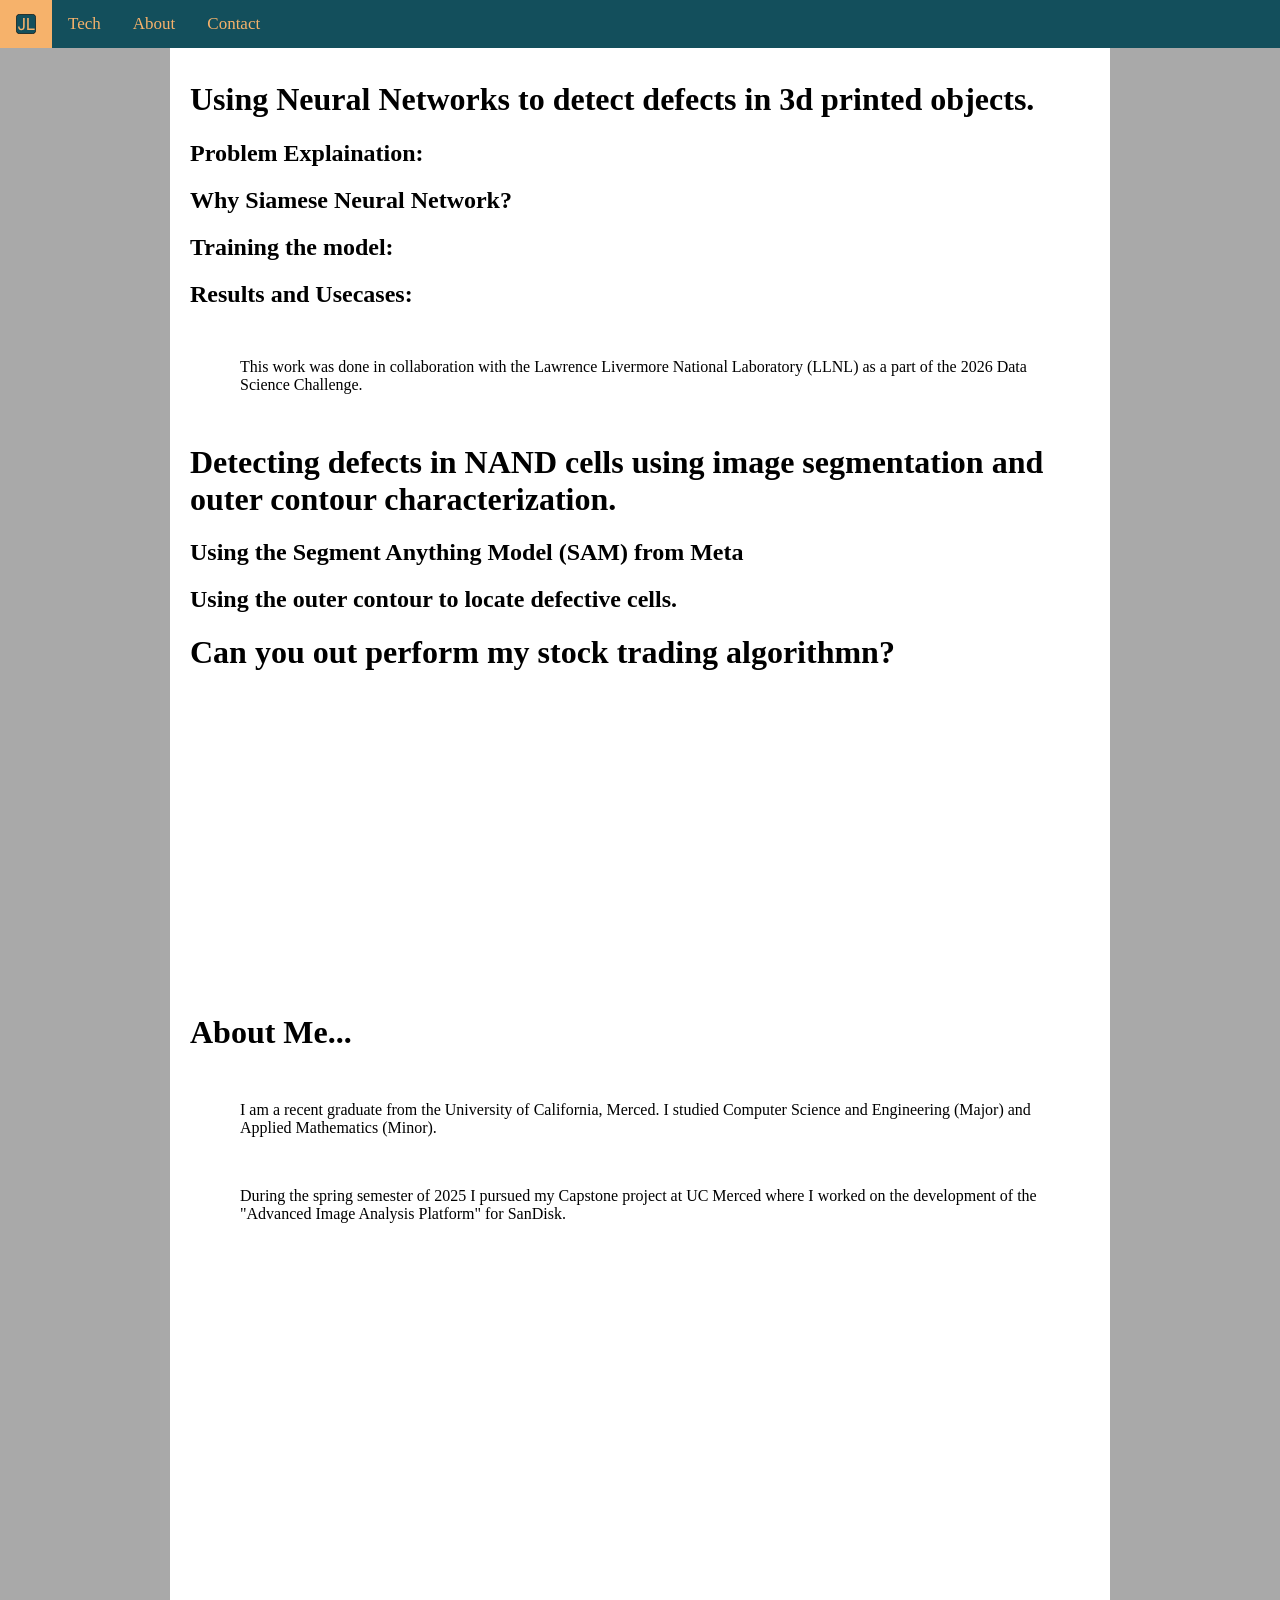
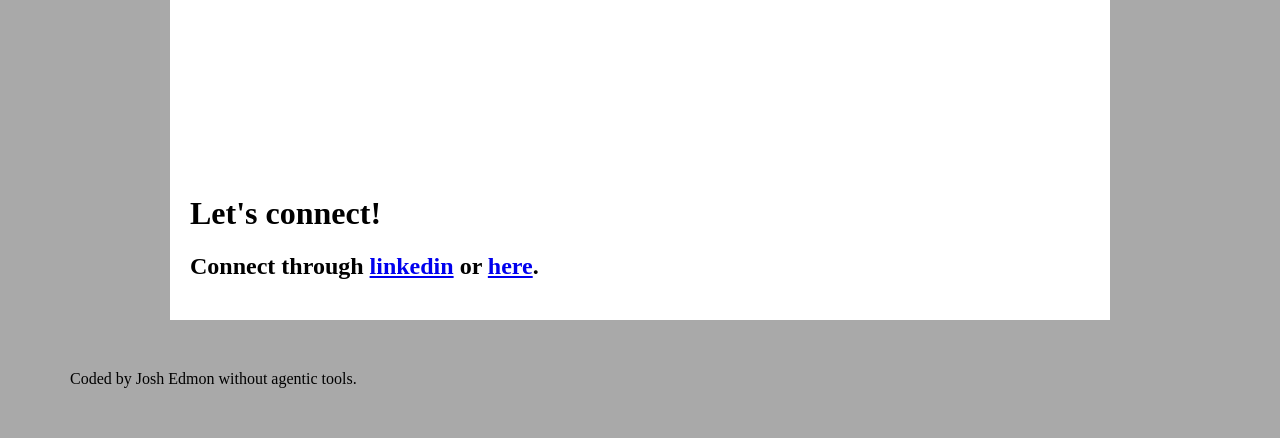
==== website.html @ 22d3aa27 "added layout and scrolling and connect area" ====
<!DOCTYPE html>
<html lang = "en">
<link rel="stylesheet" href="styles.css">
<head>
    <title>JemLabs</title>
    <link rel="icon" type="image/svg+xml" href="logo.svg">
    <meta charset="UTF-8">
</head>
<body>
<div class = "topnav">
    <a href="#" class = "active">
        <img src = "logo.svg" alt="JemLabs Logo" class = "nav-logo">
    </a>
    <a href="#Demos">Tech</a>
    <a href="#about">About</a>
    <a href="#contact">Contact</a>
</div>
<div class = "main-content">
<div style = "height: 20px;"></div>
<div id = "Demos">
    <div>
        <h1>Using Neural Networks to detect defects in 3d printed objects.</h1>
        <h2>Problem Explaination:</h2>
        <h2>Why Siamese Neural Network?</h2>
        <h2>Training the model:</h2>
        <h2>Results and Usecases:</h2>

        <p>This work was done in collaboration with the Lawrence Livermore National Laboratory (LLNL) as a part of the 2026 Data Science Challenge.</p>
    </div>
    <Div>
        <h1>Detecting defects in NAND cells using image segmentation and outer contour characterization.</h1>
        <h2>Using the Segment Anything Model (SAM) from Meta</h2>
        <h2>Using the outer contour to locate defective cells.</h2>
    </Div>
    <Div>
        <h1>Can you out perform my stock trading algorithmn?</h1>
    </Div>
</div>
<div style="height: 300px;"></div>
<div id = "about">
    <h1>About Me...</h1>
    <p>I am a recent graduate from the University of California, Merced. I studied Computer Science and Engineering (Major) and Applied Mathematics (Minor).</p>
    <p>During the spring semester of 2025 I pursued my Capstone project at UC Merced where I worked on the development of the "Advanced Image Analysis Platform" for SanDisk.</p>
    
</div>
<div style="height: 500px;"></div>
<div id = "contact">
    <h1>Let's connect!</h1>
    <h2>Connect through <a href = "https://www.linkedin.com/in/josh-edmon">linkedin</a> or <a href = "https://docs.google.com/forms/d/e/1FAIpQLSd37ddiwlaDZF8duscv0f2A3vQG0ypoQrO6vZNLN6e3gb-JqA/viewform?usp=dialog">here</a>.</h2>
    
</div>

</div>

<div class = "footer">
    <p>Coded by Josh Edmon without agentic tools.</p>
</div>
</body>
---- styles.css ----
html {
  scroll-behavior: smooth;
}

footer {
    background-color: #7e1111;
    text-align: center;
}

p {
  /*border: 2px solid rgb(243, 179, 60); */
  margin: 50px;
}

.topnav {
  background-color: #134f5c;
  overflow: hidden;
  position: fixed;
  top: 0;
  left: 0;
  width: 100%;
}

body {
    padding-left: 20px;
    padding-right: 20px;
    background-color: darkgray;
    margin: 0;
}

.main-content {
    background-color: white;
    max-width: 900px;
    margin: 0 auto; 
    min-height: 100vh;
    padding: 20px;
    margin-top: 20px;
}

.topnav a {
  float: left;
  color: #f6b26b;
  text-align: center;
  padding: 14px 16px;
  text-decoration: none;
  font-size: 17px;
}

/* Change the color of links on hover */
.topnav a:hover {
  background-color: #ddd;
  color: black;
}

/* Add a color to the active/current link */
.topnav a.active {
  background-color: #f6b26b;
  color: #134f5c;
}

.nav-logo {
  height: 20px;
  width: auto;
  display: block;
}
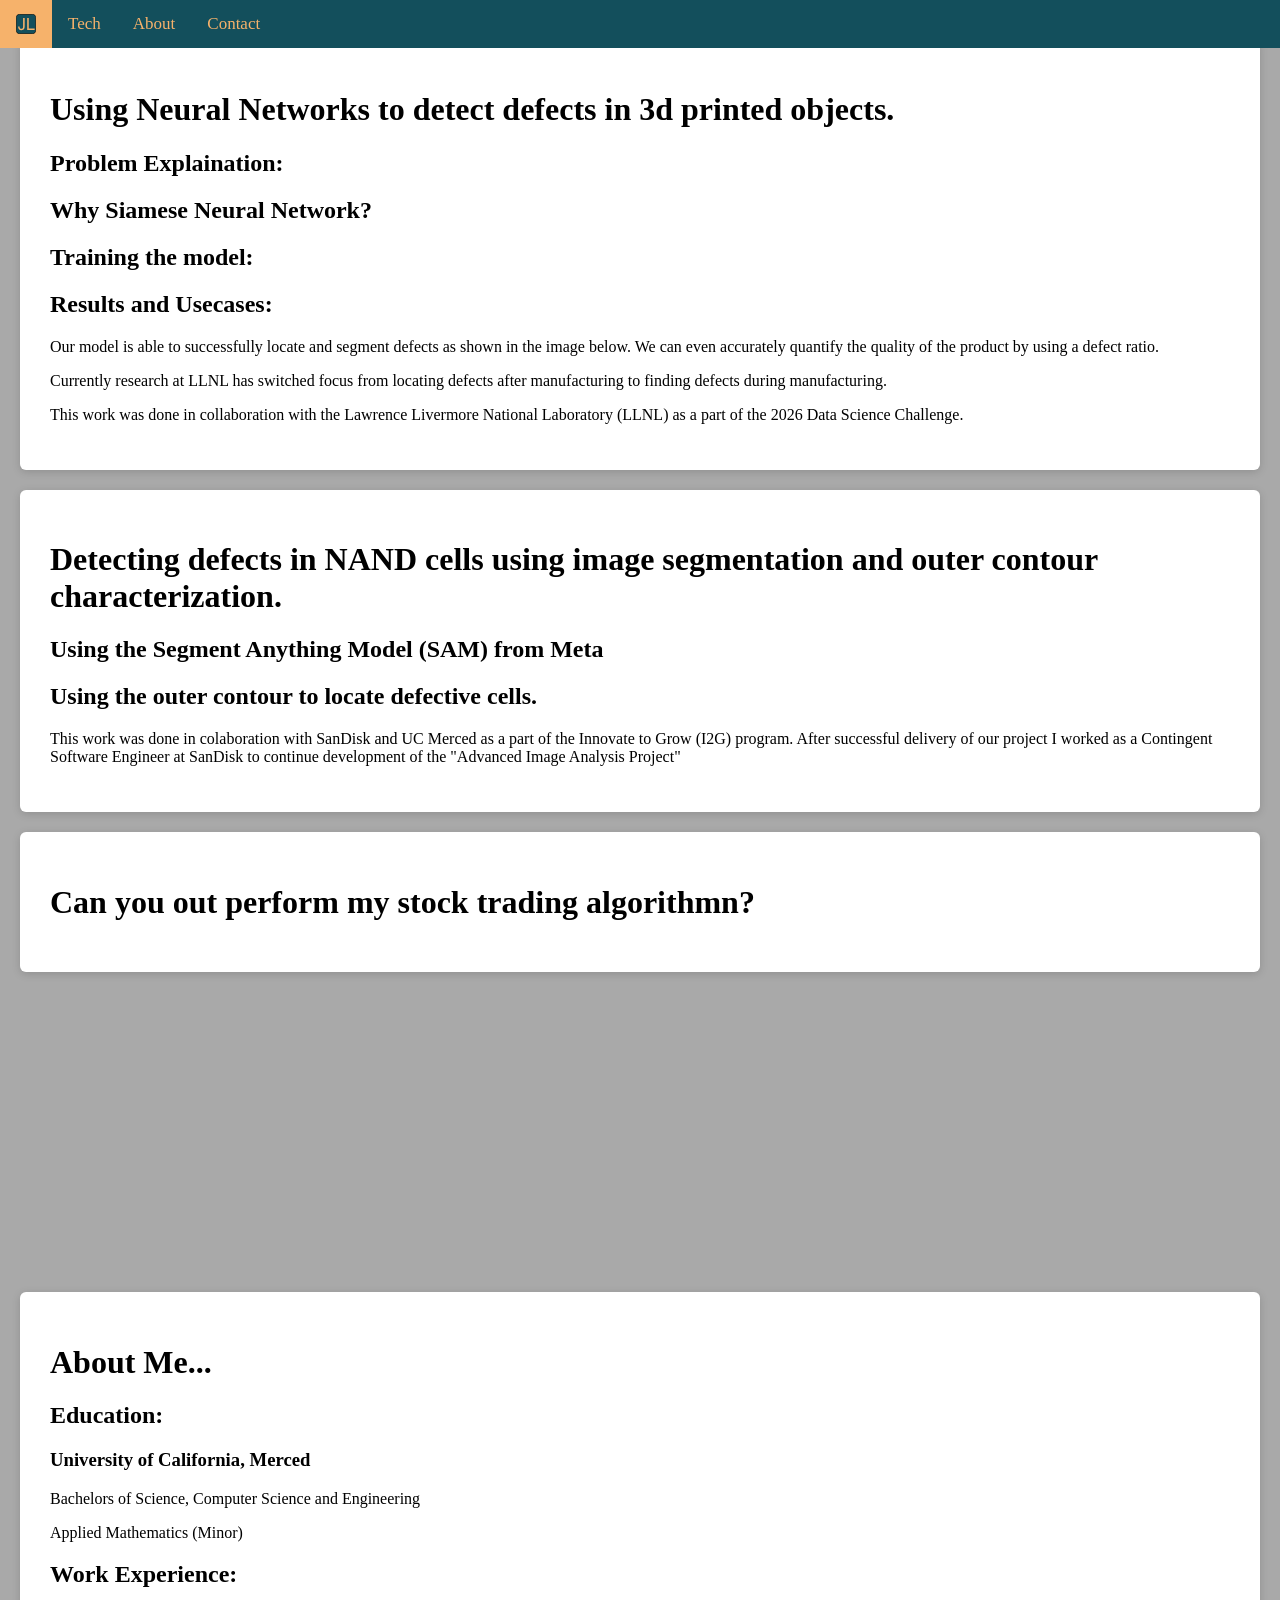
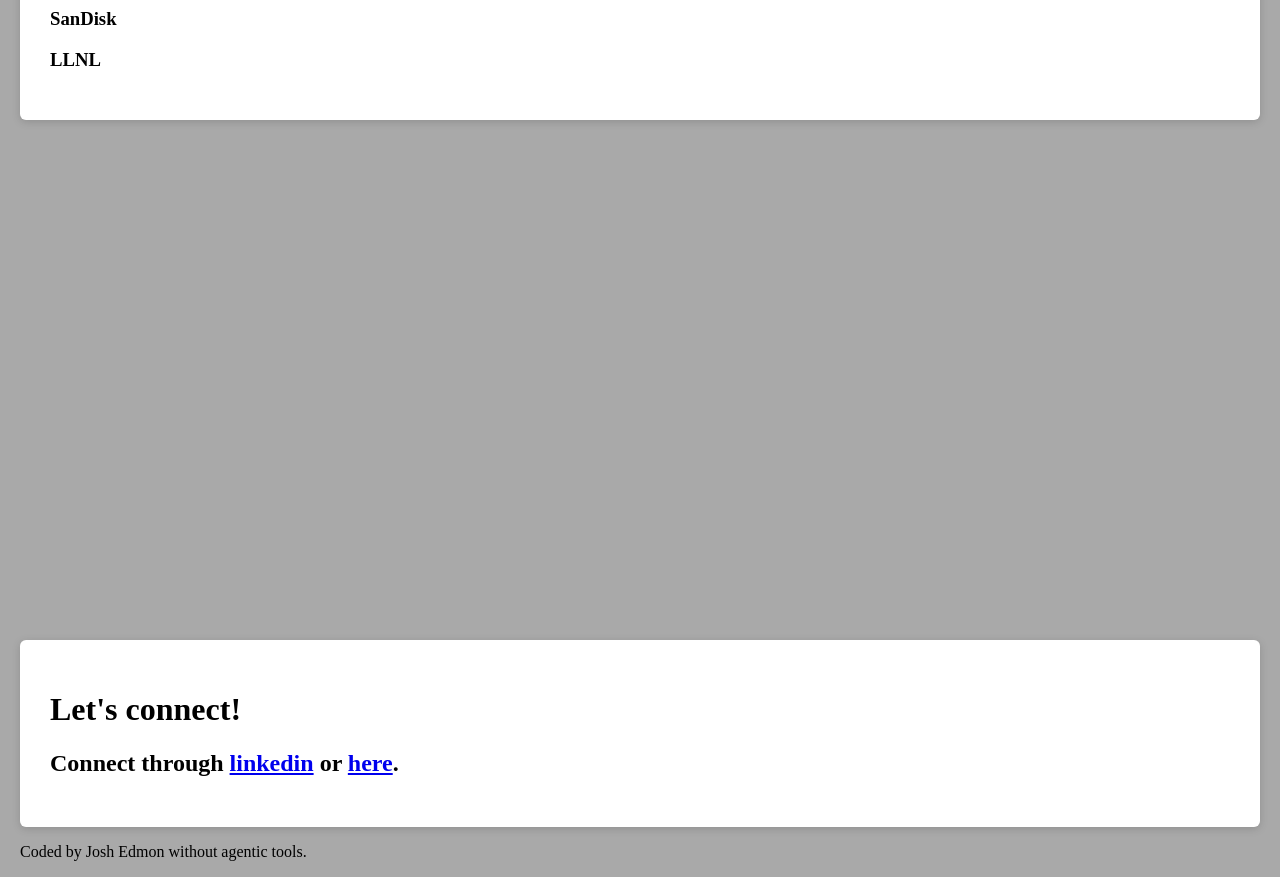
==== commit 2deeaac2: "added card css and more text" ====
--- a/website.html
+++ b/website.html
@@ -15,42 +15,50 @@
     <a href="#about">About</a>
     <a href="#contact">Contact</a>
 </div>
-<div class = "main-content">
+
 <div style = "height: 20px;"></div>
 <div id = "Demos">
-    <div>
+    <div class = "card">
         <h1>Using Neural Networks to detect defects in 3d printed objects.</h1>
         <h2>Problem Explaination:</h2>
         <h2>Why Siamese Neural Network?</h2>
         <h2>Training the model:</h2>
         <h2>Results and Usecases:</h2>
+        <p>Our model is able to successfully locate and segment defects as shown in the image below. We can even accurately quantify the quality of the product by using a defect ratio.</p>
+        <p>Currently research at LLNL has switched focus from locating defects after manufacturing to finding defects during manufacturing.</p>
 
         <p>This work was done in collaboration with the Lawrence Livermore National Laboratory (LLNL) as a part of the 2026 Data Science Challenge.</p>
     </div>
-    <Div>
+    <Div class = "card">
         <h1>Detecting defects in NAND cells using image segmentation and outer contour characterization.</h1>
         <h2>Using the Segment Anything Model (SAM) from Meta</h2>
         <h2>Using the outer contour to locate defective cells.</h2>
+        <p>This work was done in colaboration with SanDisk and UC Merced as a part of the Innovate to Grow (I2G) program. After successful delivery of our project I worked as a Contingent Software Engineer at SanDisk to continue development of the "Advanced Image Analysis Project"</p>
     </Div>
-    <Div>
+    <Div class = "card">
         <h1>Can you out perform my stock trading algorithmn?</h1>
     </Div>
 </div>
 <div style="height: 300px;"></div>
-<div id = "about">
+<div id = "about" class = "card">
     <h1>About Me...</h1>
-    <p>I am a recent graduate from the University of California, Merced. I studied Computer Science and Engineering (Major) and Applied Mathematics (Minor).</p>
-    <p>During the spring semester of 2025 I pursued my Capstone project at UC Merced where I worked on the development of the "Advanced Image Analysis Platform" for SanDisk.</p>
+    <h2>Education:</h2>
+    <h3>University of California, Merced</h3>
+    <p>Bachelors of Science, Computer Science and Engineering</p>
+    <p>Applied Mathematics (Minor)</p>
+    <h2>Work Experience:</h2>
+    <h3>SanDisk</h3>
+    <h3>LLNL</h3>
     
 </div>
 <div style="height: 500px;"></div>
-<div id = "contact">
+<div id = "contact" class = "card">
     <h1>Let's connect!</h1>
     <h2>Connect through <a href = "https://www.linkedin.com/in/josh-edmon">linkedin</a> or <a href = "https://docs.google.com/forms/d/e/1FAIpQLSd37ddiwlaDZF8duscv0f2A3vQG0ypoQrO6vZNLN6e3gb-JqA/viewform?usp=dialog">here</a>.</h2>
     
 </div>
 
-</div>
+
 
 <div class = "footer">
     <p>Coded by Josh Edmon without agentic tools.</p>
--- a/styles.css
+++ b/styles.css
@@ -5,11 +5,6 @@
 footer {
     background-color: #7e1111;
     text-align: center;
-}
-
-p {
-  /*border: 2px solid rgb(243, 179, 60); */
-  margin: 50px;
 }
 
 .topnav {
@@ -27,7 +22,7 @@
     background-color: darkgray;
     margin: 0;
 }
-
+/*
 .main-content {
     background-color: white;
     max-width: 900px;
@@ -36,7 +31,7 @@
     padding: 20px;
     margin-top: 20px;
 }
-
+*/
 .topnav a {
   float: left;
   color: #f6b26b;
@@ -64,3 +59,15 @@
   display: block;
 }
 
+h1, h2 {
+    scroll-margin-top: 60px;
+}
+
+.card {
+    background-color: white;
+    padding: 30px;
+    margin-top: 20px;
+    border-radius: 6px;          /* Optional: soft corners */
+    box-shadow: 0 2px 8px rgba(0, 0, 0, 0.15);
+    scroll-margin-top: 60px;
+}
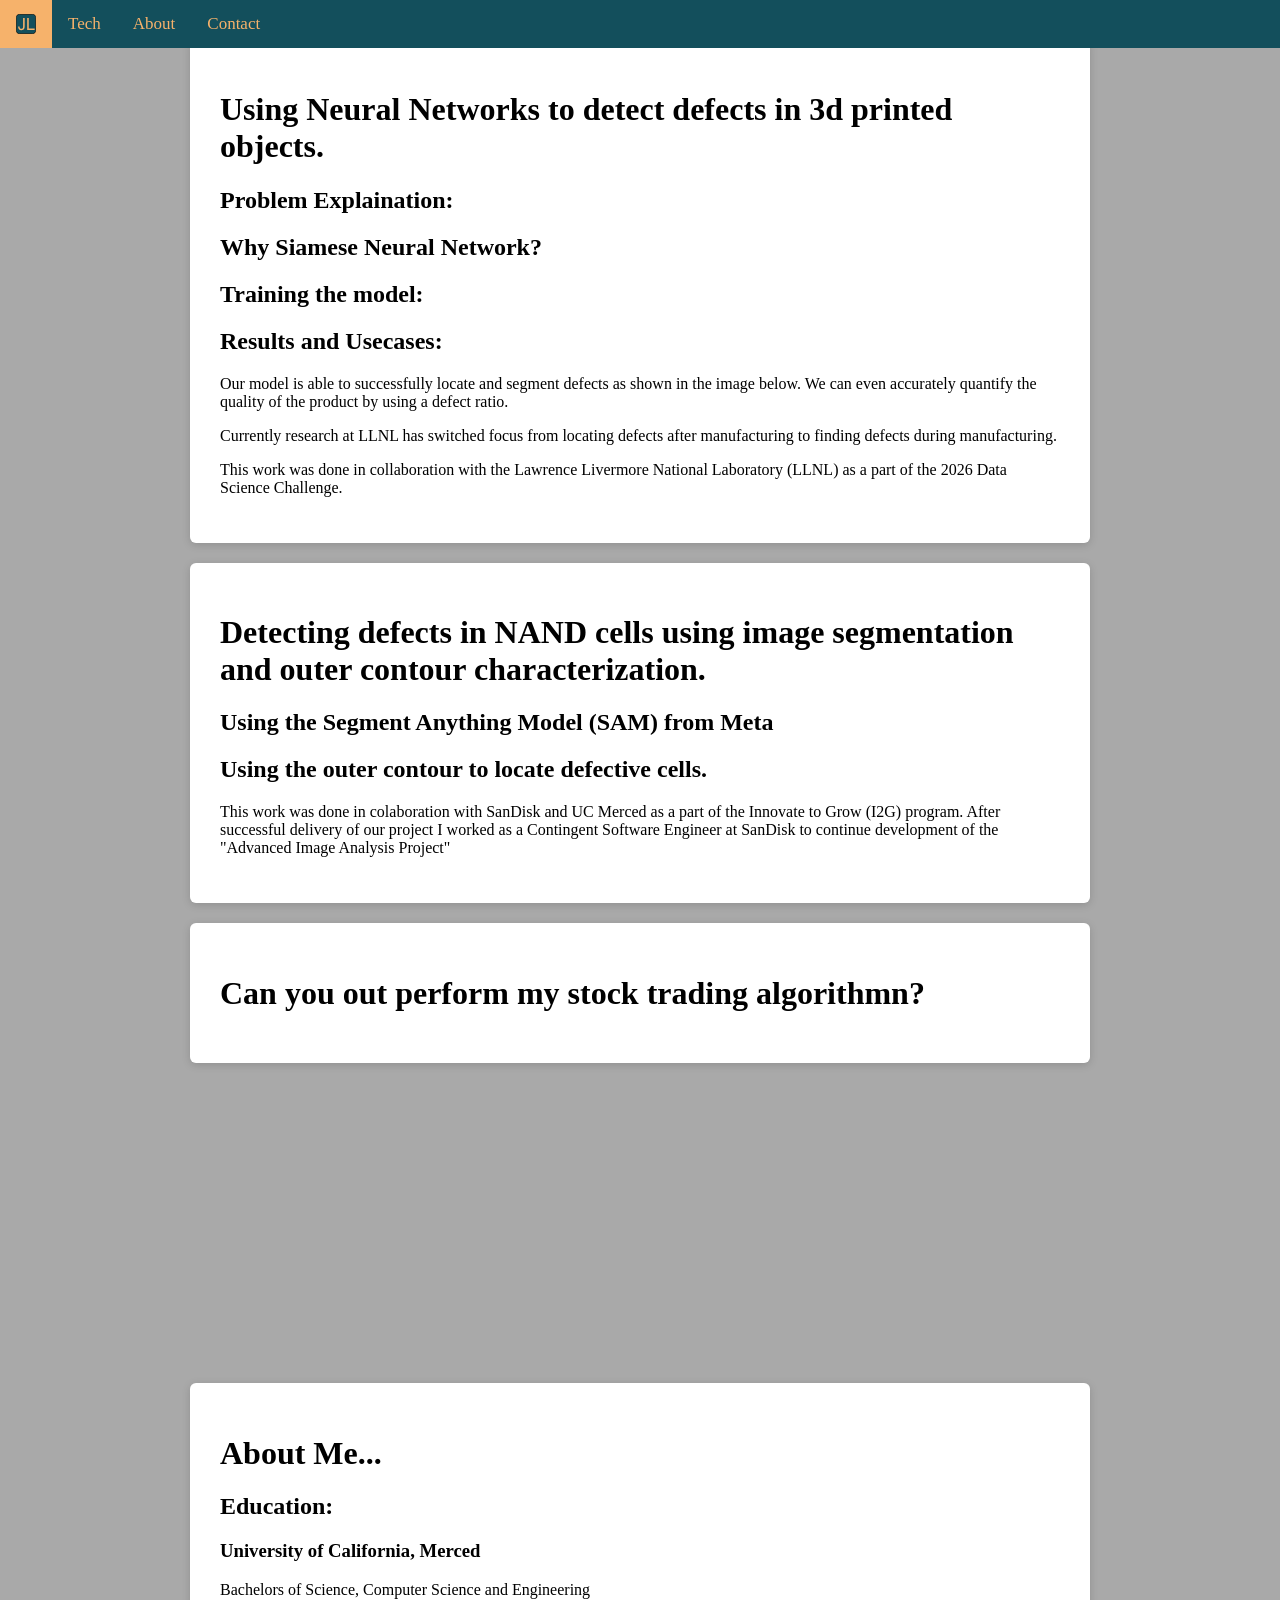
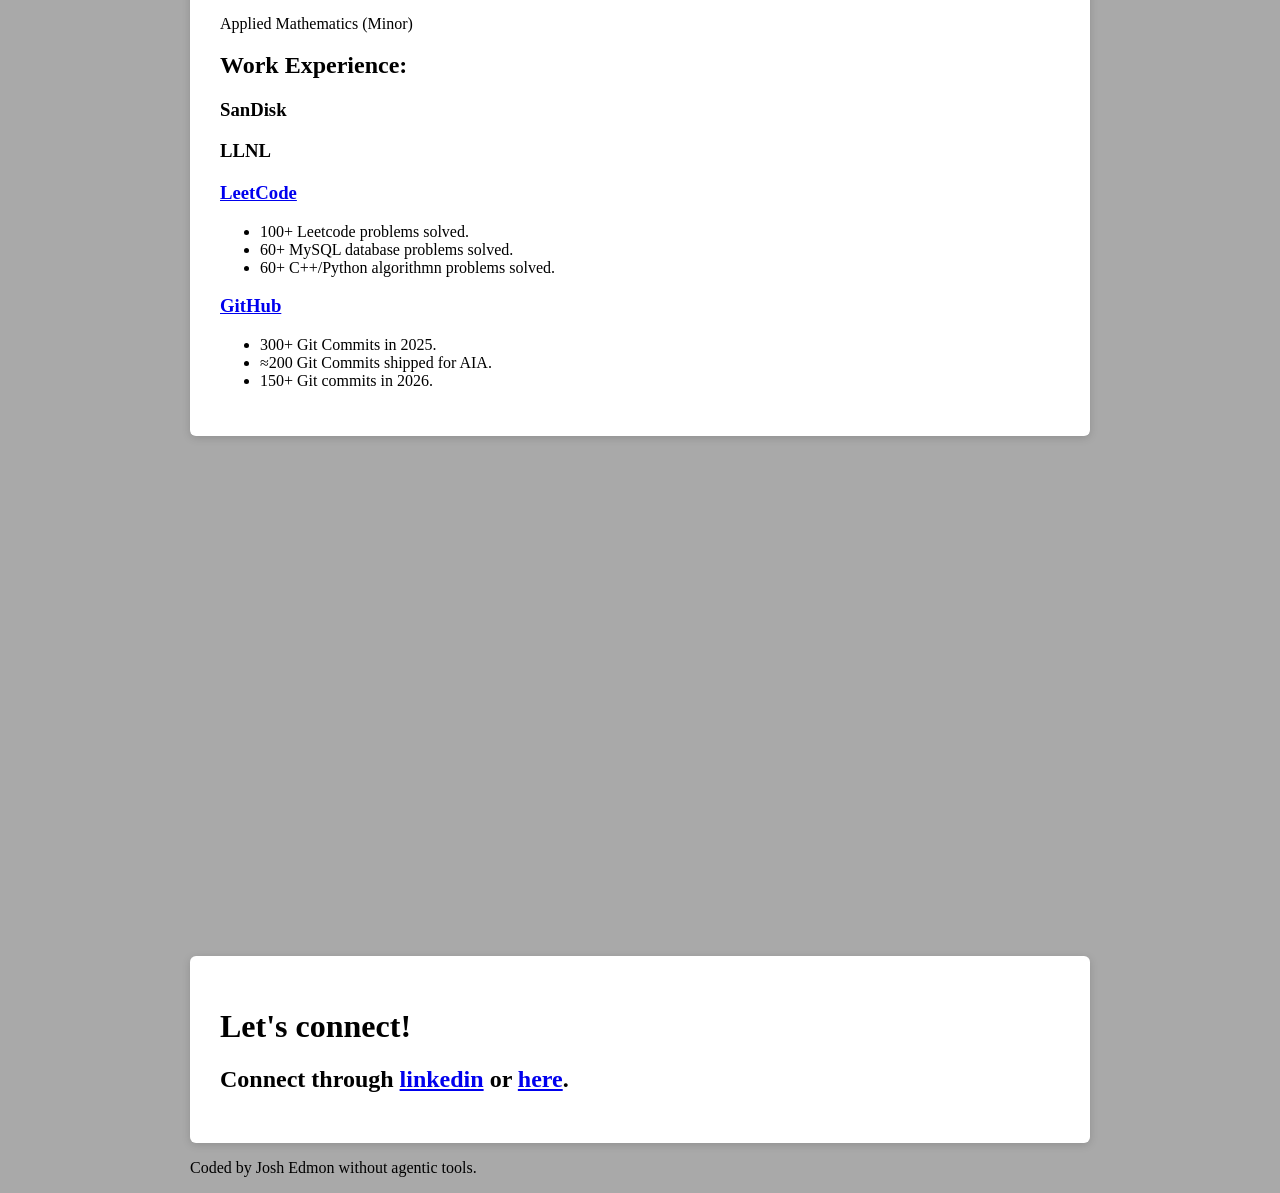
==== commit a2a401e7: "fixed alignment issue" ====
--- a/website.html
+++ b/website.html
@@ -6,7 +6,7 @@
     <link rel="icon" type="image/svg+xml" href="logo.svg">
     <meta charset="UTF-8">
 </head>
-<body>
+<body class = "main-content">
 <div class = "topnav">
     <a href="#" class = "active">
         <img src = "logo.svg" alt="JemLabs Logo" class = "nav-logo">
@@ -49,6 +49,19 @@
     <h2>Work Experience:</h2>
     <h3>SanDisk</h3>
     <h3>LLNL</h3>
+    <h2></h2>
+    <h3><a href = "https://leetcode.com/u/JEDDMON/">LeetCode</a></h3>
+    <ul>
+        <li>100+ Leetcode problems solved.</li>
+        <li>60+ MySQL database problems solved.</li>
+        <li>60+ C++/Python algorithmn problems solved.</li>
+    </ul>
+    <h3><a href = "https://github.com/JEDDMON">GitHub</a></h3>
+    <ul>
+        <li>300+ Git Commits in 2025.</li>
+        <li>≈200 Git Commits shipped for AIA.</li>
+        <li>150+ Git commits in 2026.</li>
+    </ul>
     
 </div>
 <div style="height: 500px;"></div>
--- a/styles.css
+++ b/styles.css
@@ -22,16 +22,13 @@
     background-color: darkgray;
     margin: 0;
 }
-/*
+
 .main-content {
-    background-color: white;
     max-width: 900px;
     margin: 0 auto; 
     min-height: 100vh;
-    padding: 20px;
-    margin-top: 20px;
 }
-*/
+
 .topnav a {
   float: left;
   color: #f6b26b;
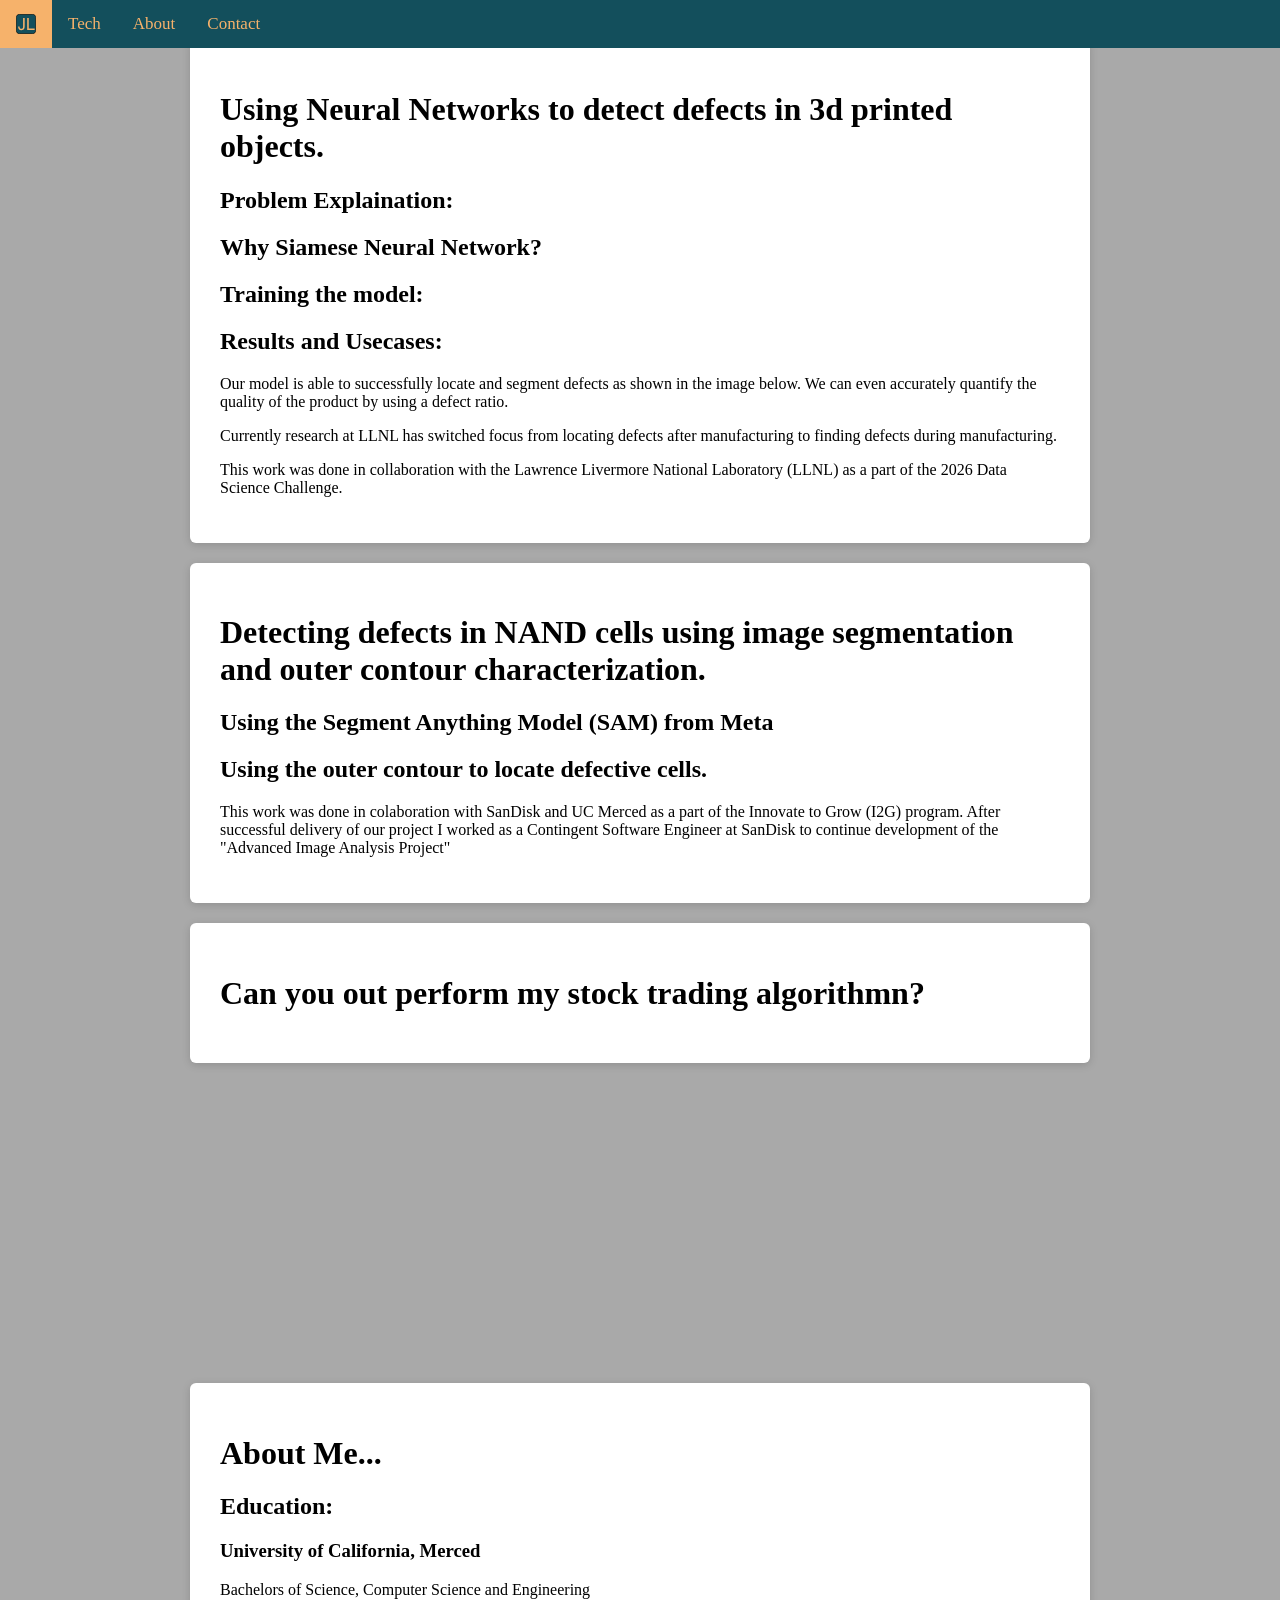
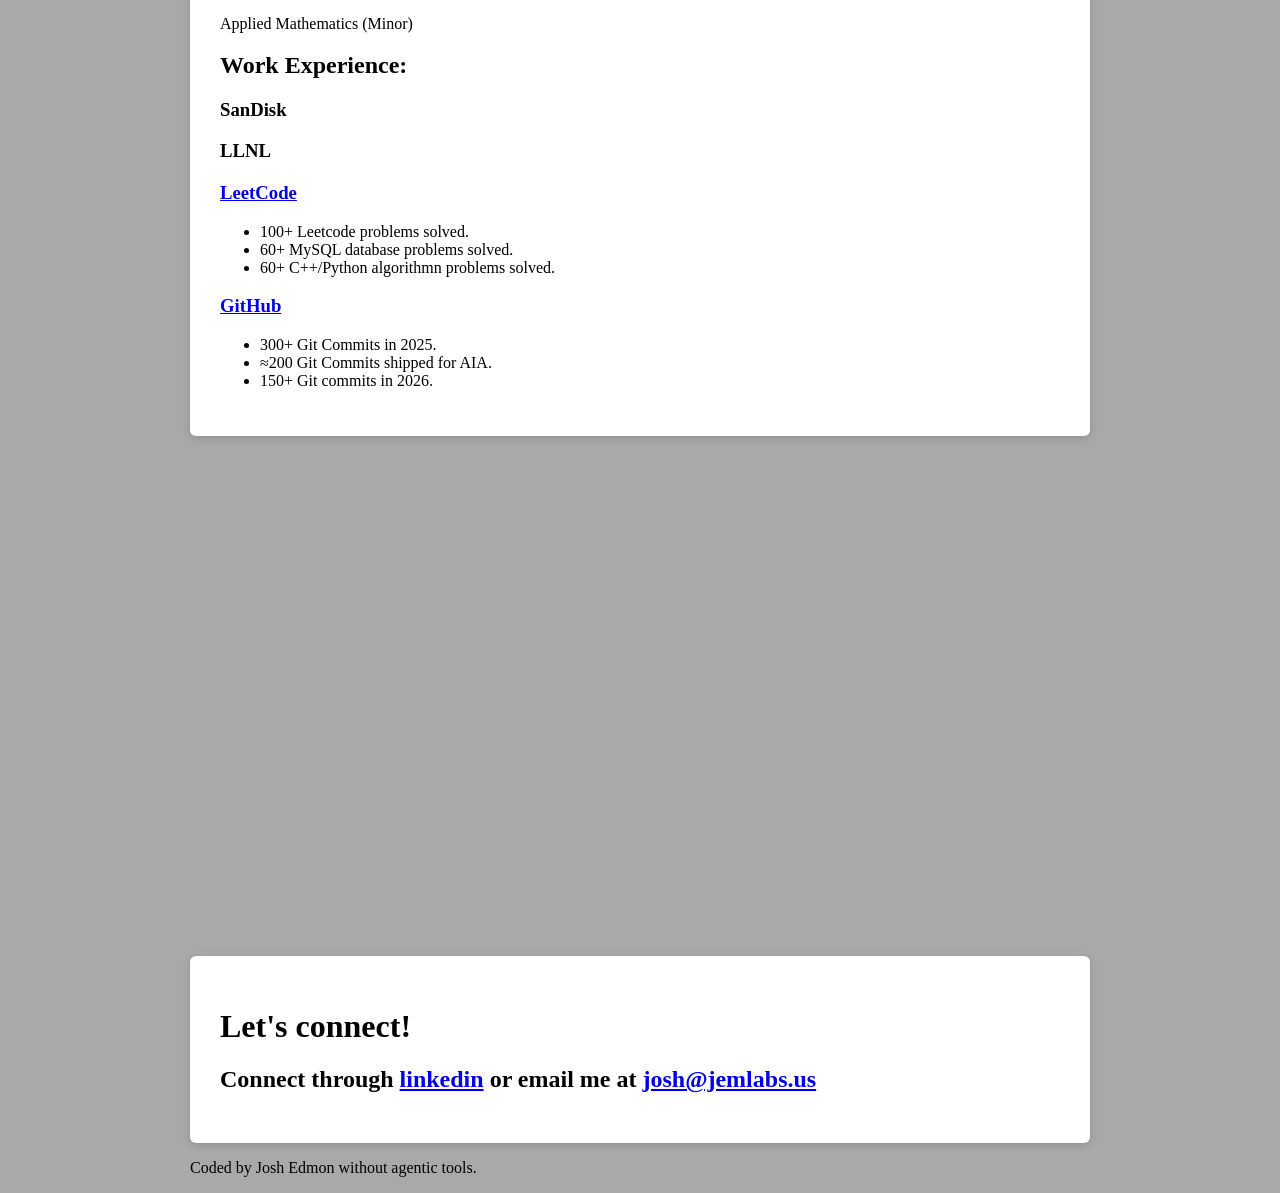
==== commit ae346147: "updated contact info" ====
--- a/website.html
+++ b/website.html
@@ -67,7 +67,7 @@
 <div style="height: 500px;"></div>
 <div id = "contact" class = "card">
     <h1>Let's connect!</h1>
-    <h2>Connect through <a href = "https://www.linkedin.com/in/josh-edmon">linkedin</a> or <a href = "https://docs.google.com/forms/d/e/1FAIpQLSd37ddiwlaDZF8duscv0f2A3vQG0ypoQrO6vZNLN6e3gb-JqA/viewform?usp=dialog">here</a>.</h2>
+    <h2>Connect through <a href = "https://www.linkedin.com/in/josh-edmon">linkedin</a> or email me at <a href="mailto:josh@jemlabs.us">josh@jemlabs.us</a></h2>
     
 </div>
 
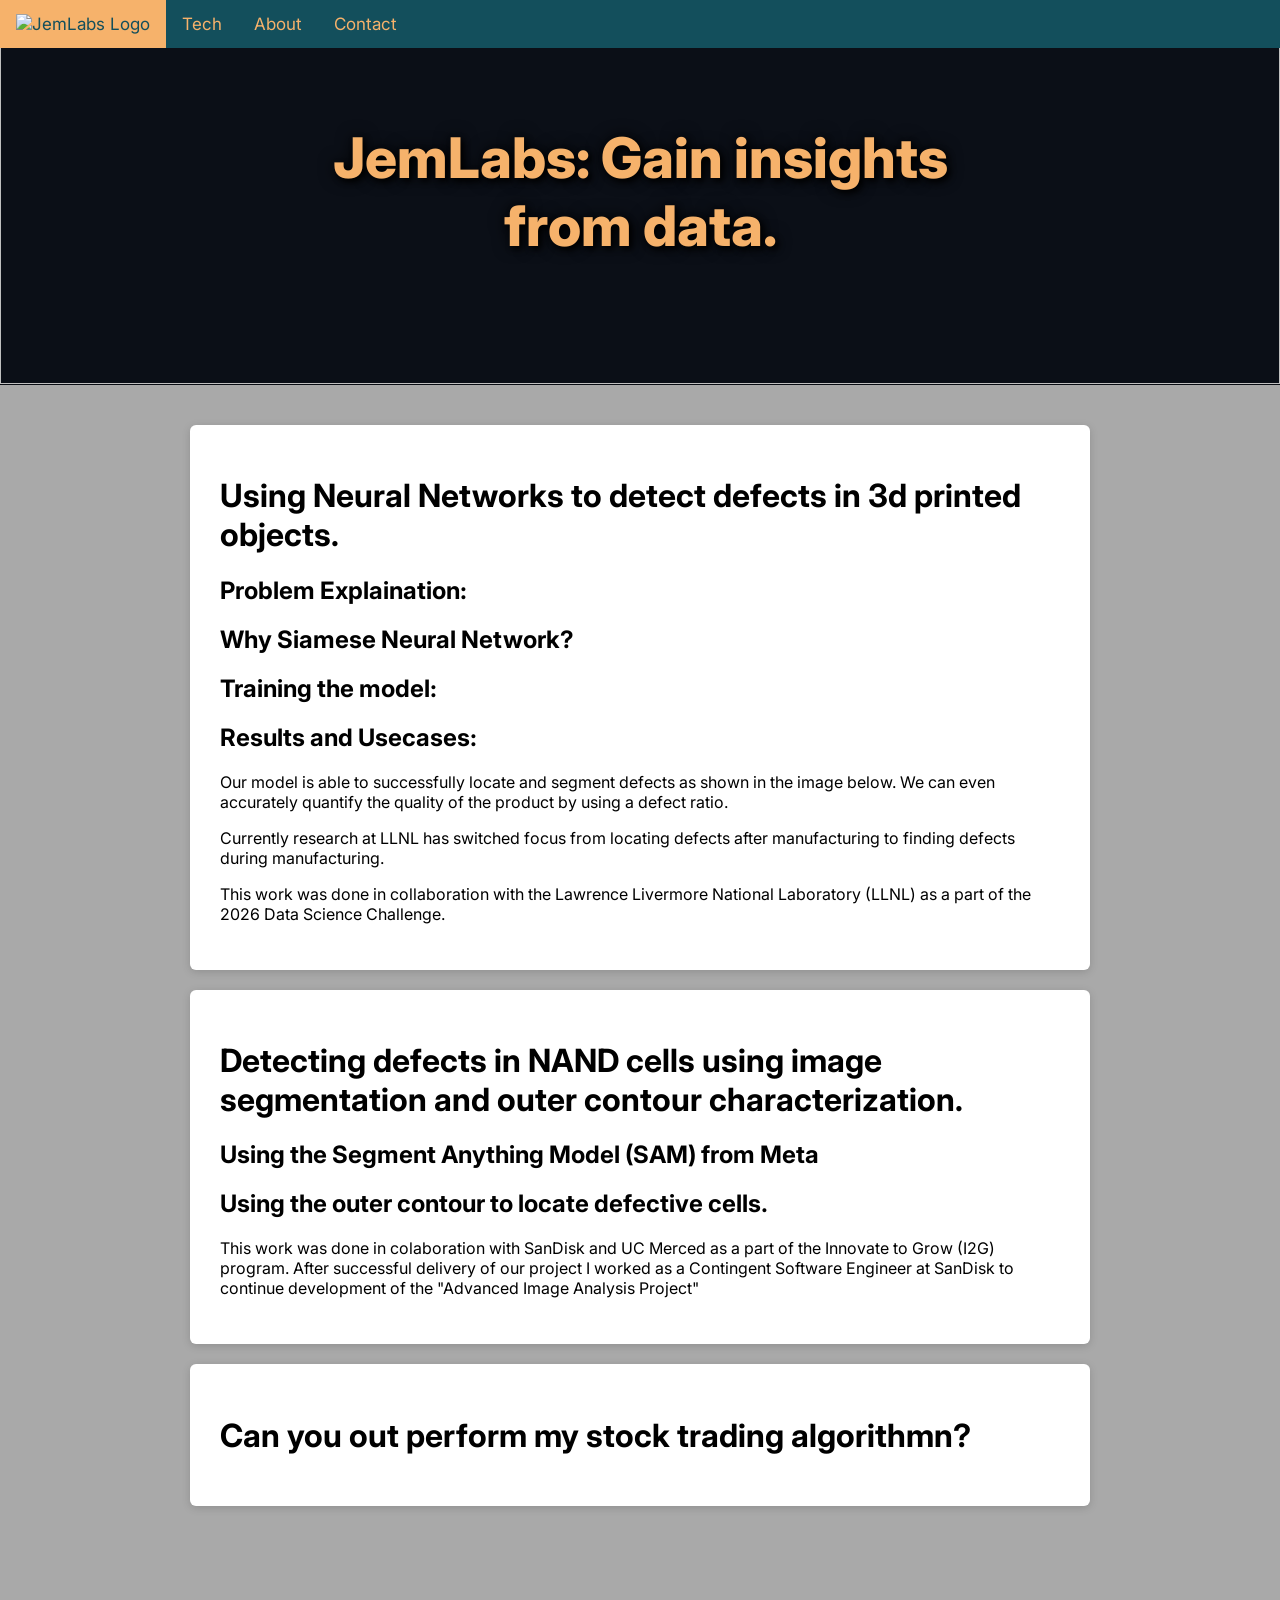
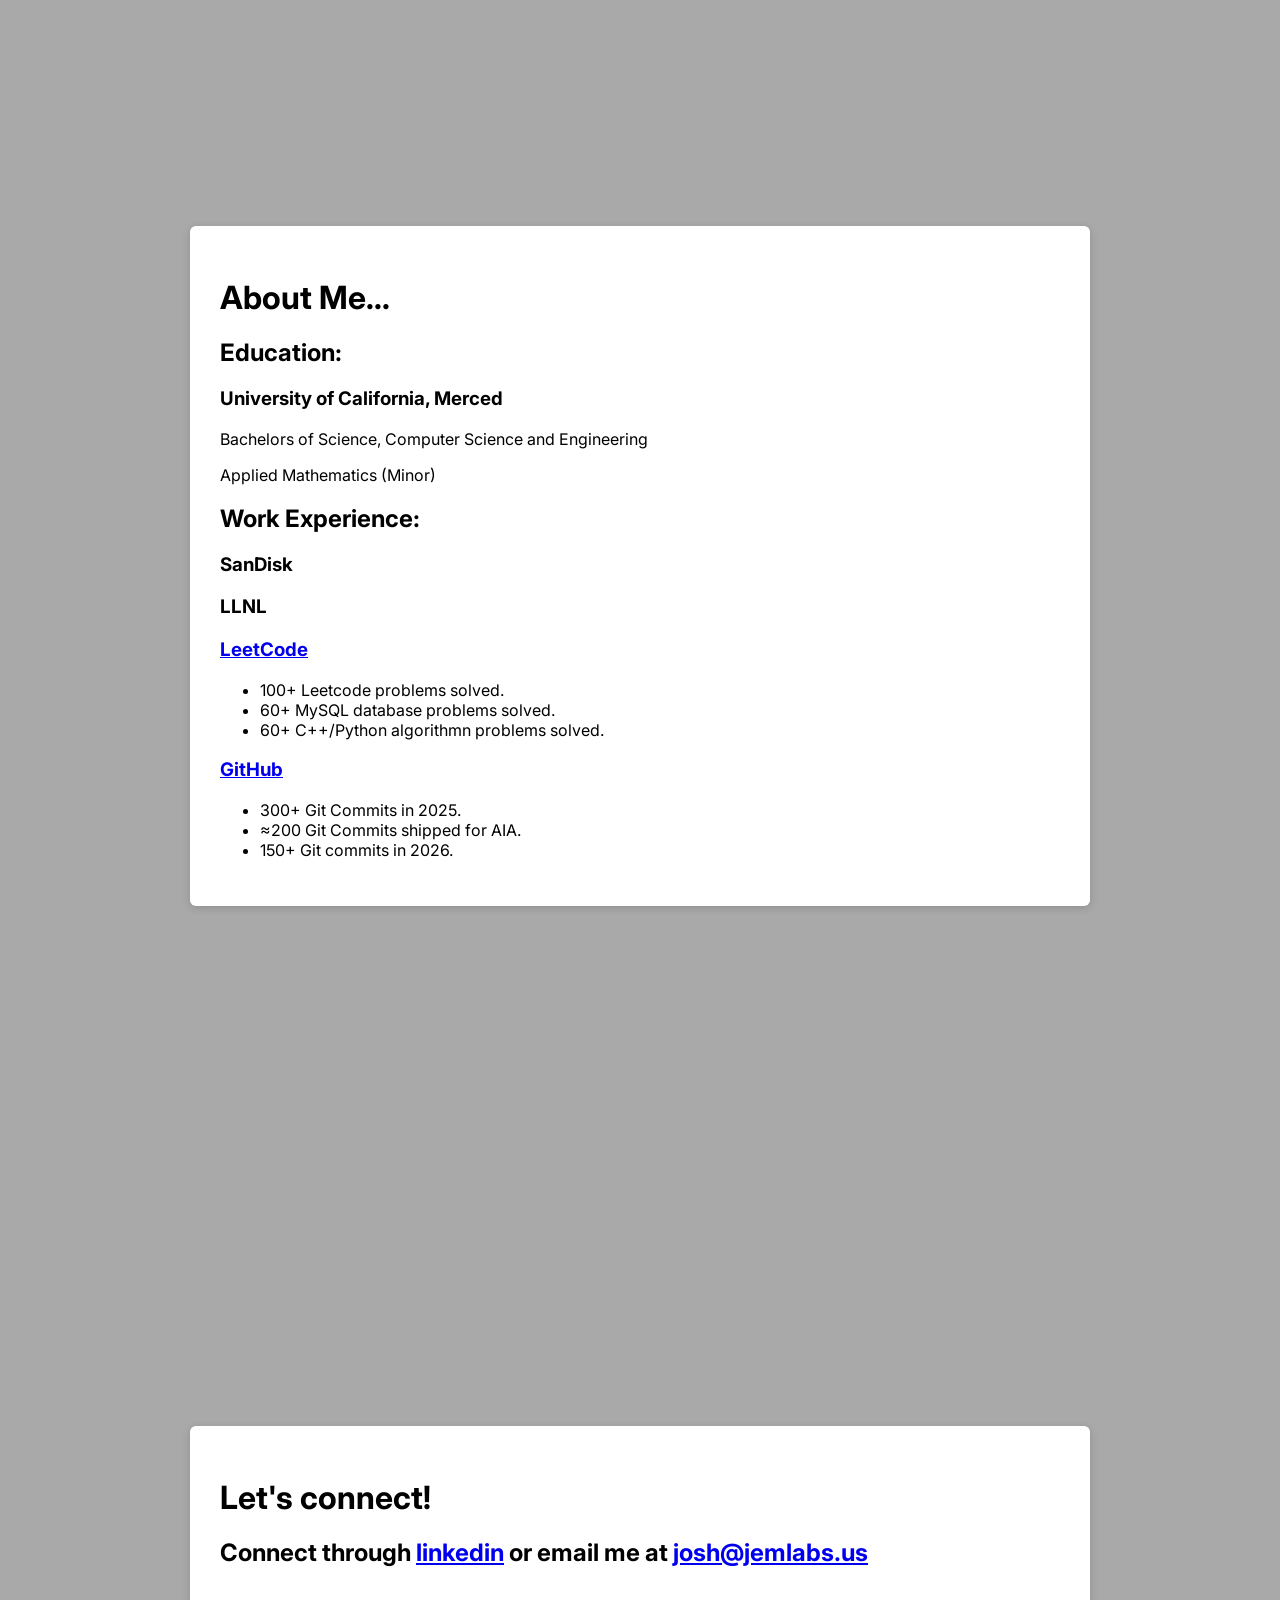
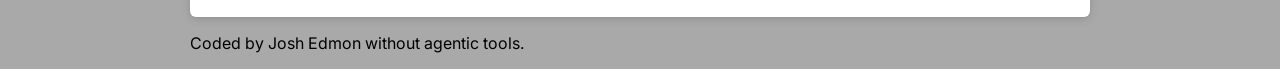
==== commit dd726f67: "added sent-2 hero image feature" ====
--- a/website.html
+++ b/website.html
@@ -3,77 +3,101 @@
 <link rel="stylesheet" href="styles.css">
 <head>
     <title>JemLabs</title>
-    <link rel="icon" type="image/svg+xml" href="logo.svg">
+    <link rel="icon" type="image/svg+xml" href="assets/logo.svg">
     <meta charset="UTF-8">
+    <link rel="preconnect" href="https://fonts.googleapis.com">
+    <link rel="preconnect" href="https://fonts.gstatic.com" crossorigin>
+    <link href="https://fonts.googleapis.com/css2?family=Inter:wght@400;600;800&display=swap" rel="stylesheet">
 </head>
-<body class = "main-content">
-<div class = "topnav">
-    <a href="#" class = "active">
-        <img src = "logo.svg" alt="JemLabs Logo" class = "nav-logo">
-    </a>
-    <a href="#Demos">Tech</a>
-    <a href="#about">About</a>
-    <a href="#contact">Contact</a>
-</div>
 
-<div style = "height: 20px;"></div>
-<div id = "Demos">
-    <div class = "card">
-        <h1>Using Neural Networks to detect defects in 3d printed objects.</h1>
-        <h2>Problem Explaination:</h2>
-        <h2>Why Siamese Neural Network?</h2>
-        <h2>Training the model:</h2>
-        <h2>Results and Usecases:</h2>
-        <p>Our model is able to successfully locate and segment defects as shown in the image below. We can even accurately quantify the quality of the product by using a defect ratio.</p>
-        <p>Currently research at LLNL has switched focus from locating defects after manufacturing to finding defects during manufacturing.</p>
+<body>
+    <header class = "h-scan" id="imgScan">
+        <img src = "assets/hero_satellite.webp" class = "hero-a"/>
+        <img src = "assets/hero_classified.webp" class = "hero-b"/>
+        <h1 class="hero-title">JemLabs: Gain insights from data.</h1>
+    </header>
 
-        <p>This work was done in collaboration with the Lawrence Livermore National Laboratory (LLNL) as a part of the 2026 Data Science Challenge.</p>
+
+    <div class = "main-content">
+        
+    <div class = "topnav">
+        <a href="#" class = "active">
+            <img src = "assets/logo.svg" alt="JemLabs Logo" class = "nav-logo">
+        </a>
+        <a href="#Demos">Tech</a>
+        <a href="#about">About</a>
+        <a href="#contact">Contact</a>
     </div>
-    <Div class = "card">
-        <h1>Detecting defects in NAND cells using image segmentation and outer contour characterization.</h1>
-        <h2>Using the Segment Anything Model (SAM) from Meta</h2>
-        <h2>Using the outer contour to locate defective cells.</h2>
-        <p>This work was done in colaboration with SanDisk and UC Merced as a part of the Innovate to Grow (I2G) program. After successful delivery of our project I worked as a Contingent Software Engineer at SanDisk to continue development of the "Advanced Image Analysis Project"</p>
-    </Div>
-    <Div class = "card">
-        <h1>Can you out perform my stock trading algorithmn?</h1>
-    </Div>
-</div>
-<div style="height: 300px;"></div>
-<div id = "about" class = "card">
-    <h1>About Me...</h1>
-    <h2>Education:</h2>
-    <h3>University of California, Merced</h3>
-    <p>Bachelors of Science, Computer Science and Engineering</p>
-    <p>Applied Mathematics (Minor)</p>
-    <h2>Work Experience:</h2>
-    <h3>SanDisk</h3>
-    <h3>LLNL</h3>
-    <h2></h2>
-    <h3><a href = "https://leetcode.com/u/JEDDMON/">LeetCode</a></h3>
-    <ul>
-        <li>100+ Leetcode problems solved.</li>
-        <li>60+ MySQL database problems solved.</li>
-        <li>60+ C++/Python algorithmn problems solved.</li>
-    </ul>
-    <h3><a href = "https://github.com/JEDDMON">GitHub</a></h3>
-    <ul>
-        <li>300+ Git Commits in 2025.</li>
-        <li>≈200 Git Commits shipped for AIA.</li>
-        <li>150+ Git commits in 2026.</li>
-    </ul>
-    
-</div>
-<div style="height: 500px;"></div>
-<div id = "contact" class = "card">
-    <h1>Let's connect!</h1>
-    <h2>Connect through <a href = "https://www.linkedin.com/in/josh-edmon">linkedin</a> or email me at <a href="mailto:josh@jemlabs.us">josh@jemlabs.us</a></h2>
-    
-</div>
+
+    <div style = "height: 20px;"></div>
+    <div id = "Demos">
+        <div class = "card">
+            <h1>Using Neural Networks to detect defects in 3d printed objects.</h1>
+            <h2>Problem Explaination:</h2>
+            <p></p>
+            <h2>Why Siamese Neural Network?</h2>
+            <h2>Training the model:</h2>
+            <h2>Results and Usecases:</h2>
+            <p>Our model is able to successfully locate and segment defects as shown in the image below. We can even accurately quantify the quality of the product by using a defect ratio.</p>
+            <p>Currently research at LLNL has switched focus from locating defects after manufacturing to finding defects during manufacturing.</p>
+
+            <p>This work was done in collaboration with the Lawrence Livermore National Laboratory (LLNL) as a part of the 2026 Data Science Challenge.</p>
+        </div>
+        <Div class = "card">
+            <h1>Detecting defects in NAND cells using image segmentation and outer contour characterization.</h1>
+            <h2>Using the Segment Anything Model (SAM) from Meta</h2>
+            <h2>Using the outer contour to locate defective cells.</h2>
+            <p>This work was done in colaboration with SanDisk and UC Merced as a part of the Innovate to Grow (I2G) program. After successful delivery of our project I worked as a Contingent Software Engineer at SanDisk to continue development of the "Advanced Image Analysis Project"</p>
+        </Div>
+        <Div class = "card">
+            <h1>Can you out perform my stock trading algorithmn?</h1>
+        </Div>
+    </div>
+    <div style="height: 300px;"></div>
+    <div id = "about" class = "card">
+        <h1>About Me...</h1>
+        <h2>Education:</h2>
+        <h3>University of California, Merced</h3>
+        <p>Bachelors of Science, Computer Science and Engineering</p>
+        <p>Applied Mathematics (Minor)</p>
+        <h2>Work Experience:</h2>
+        <h3>SanDisk</h3>
+        <h3>LLNL</h3>
+        <h2></h2>
+        <h3><a href = "https://leetcode.com/u/JEDDMON/">LeetCode</a></h3>
+        <ul>
+            <li>100+ Leetcode problems solved.</li>
+            <li>60+ MySQL database problems solved.</li>
+            <li>60+ C++/Python algorithmn problems solved.</li>
+        </ul>
+        <h3><a href = "https://github.com/JEDDMON">GitHub</a></h3>
+        <ul>
+            <li>300+ Git Commits in 2025.</li>
+            <li>≈200 Git Commits shipped for AIA.</li>
+            <li>150+ Git commits in 2026.</li>
+        </ul>
+        
+    </div>
+    <div style="height: 500px;"></div>
+    <div id = "contact" class = "card">
+        <h1>Let's connect!</h1>
+        <h2>Connect through <a href = "https://www.linkedin.com/in/josh-edmon">linkedin</a> or email me at <a href="mailto:josh@jemlabs.us">josh@jemlabs.us</a></h2>
+        
+    </div>
 
 
 
-<div class = "footer">
-    <p>Coded by Josh Edmon without agentic tools.</p>
-</div>
-</body>+    <div class = "footer">
+        <p>Coded by Josh Edmon without agentic tools.</p>
+    </div>
+    </div>
+</body>
+
+
+<script>
+    const heroB = document.querySelector('.hero-b');
+
+    setInterval(() => {
+        heroB.classList.toggle('reveal');
+    }, 20000);
+</script>
--- a/styles.css
+++ b/styles.css
@@ -14,16 +14,18 @@
   top: 0;
   left: 0;
   width: 100%;
+  z-index: 100;
 }
 
 body {
-    padding-left: 20px;
-    padding-right: 20px;
-    background-color: darkgray;
-    margin: 0;
+  font-family: 'Inter', sans-serif;
+  background-color: darkgray;
+  margin: 0;
 }
 
 .main-content {
+    padding-left: 20px;
+    padding-right: 20px;
     max-width: 900px;
     margin: 0 auto; 
     min-height: 100vh;
@@ -67,4 +69,53 @@
     border-radius: 6px;          /* Optional: soft corners */
     box-shadow: 0 2px 8px rgba(0, 0, 0, 0.15);
     scroll-margin-top: 60px;
+}
+
+.h-scan {
+  position: relative;
+  width: 100%;
+  aspect-ratio: 100 / 30;
+  min-height: 280px;
+  max-height: 540px;
+  overflow: hidden;
+  background-color: #0b0f17;
+  user-select: none;
+  border-bottom: 1px solid rgba(0, 0, 0, 0.12);
+}
+
+.hero-a, .hero-b {
+  position: absolute;
+  inset: 0;
+  width: 100%;
+  height: 100%;
+  object-fit: cover;
+  object-position: center;
+}
+
+.hero-b {
+  clip-path: inset(0 100% 0 0);
+  transition: clip-path 5s ease-in-out;
+  image-rendering: pixelated;
+  will-change: clip-path;
+}
+
+.hero-b.reveal {
+  clip-path: inset(0 0 0 0);
+}
+
+.hero-title {
+  object-position: center;
+  position: absolute;
+  top: 50%;
+  left: 50%;
+  transform: translate(-50%, -50%);
+  color: #f6b26b;
+  z-index: 10;
+  margin: 0;
+  text-align: center;
+  text-shadow:
+    3px 3px 6px rgba(0, 0, 0, 1), 
+    0px 0px 16px rgba(0, 0, 0, 0.9);
+  font-size: 3.5rem;
+  font-weight: 800;
 }
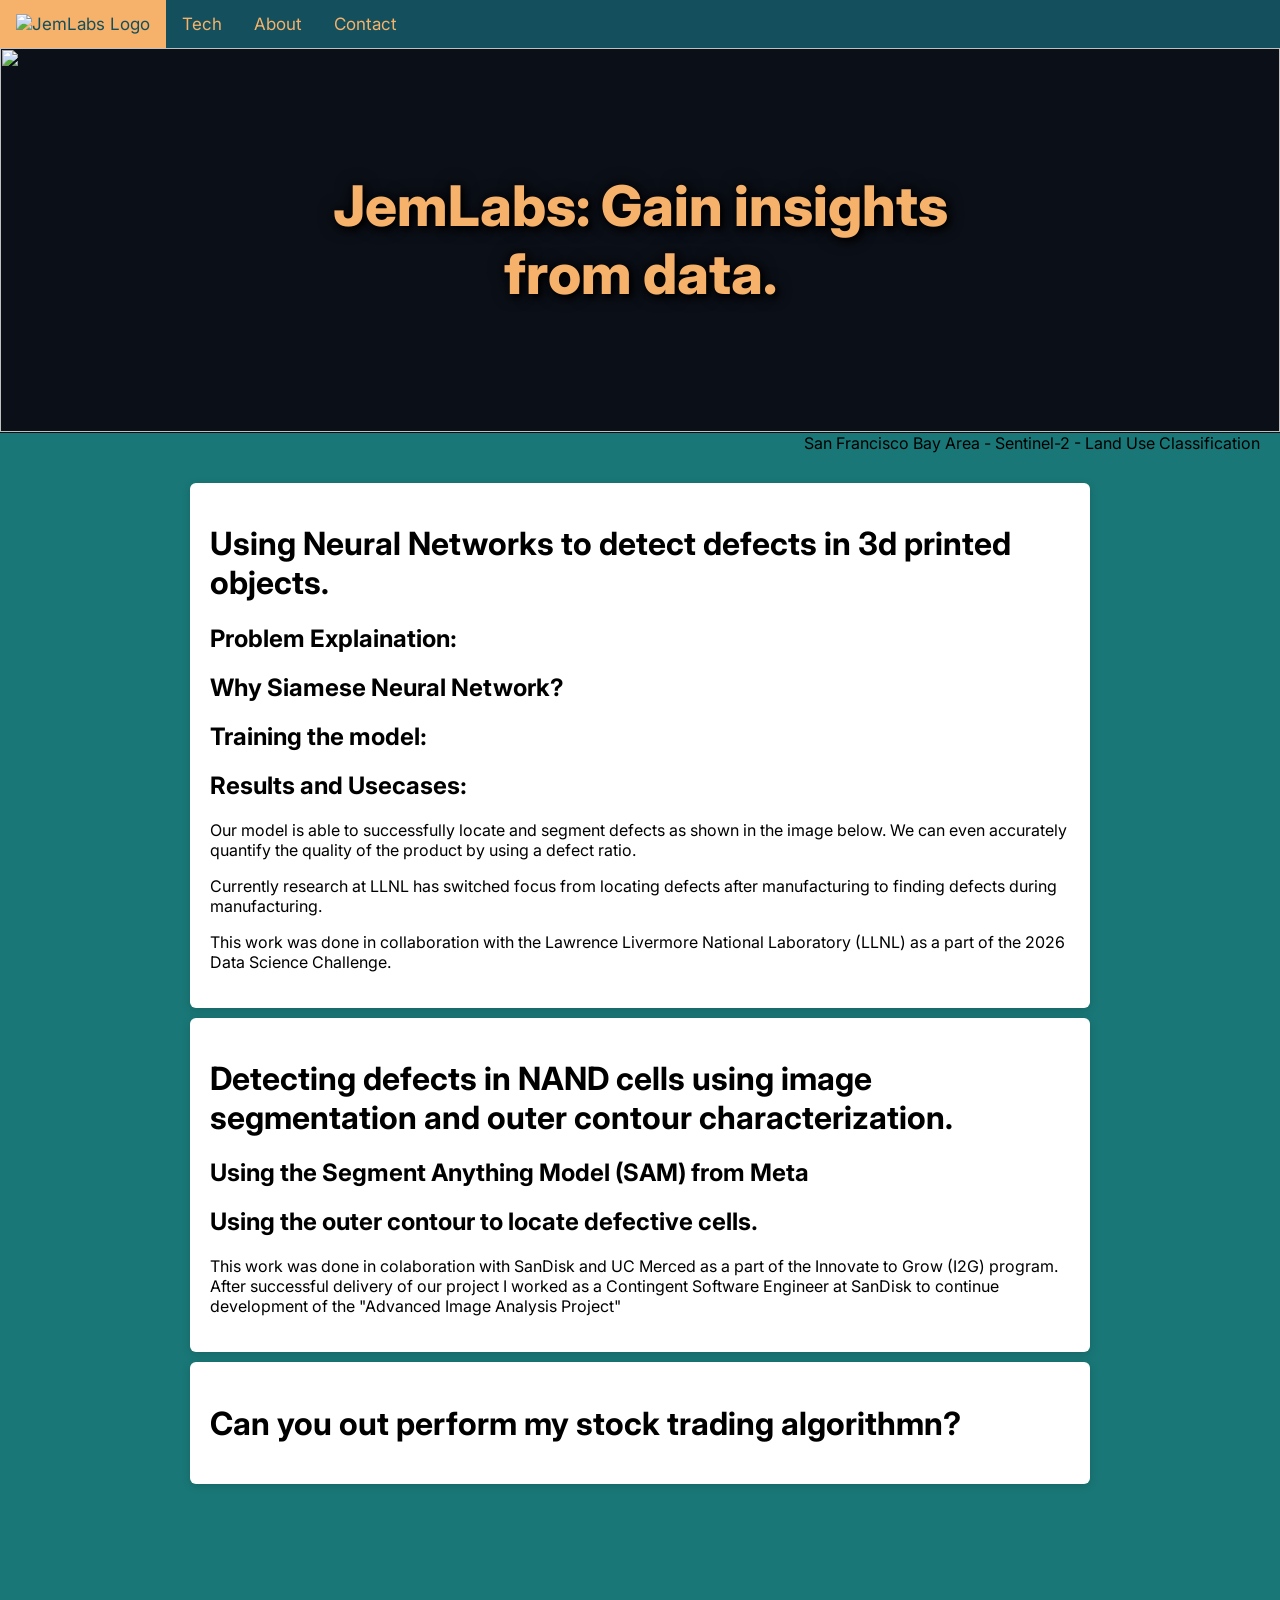
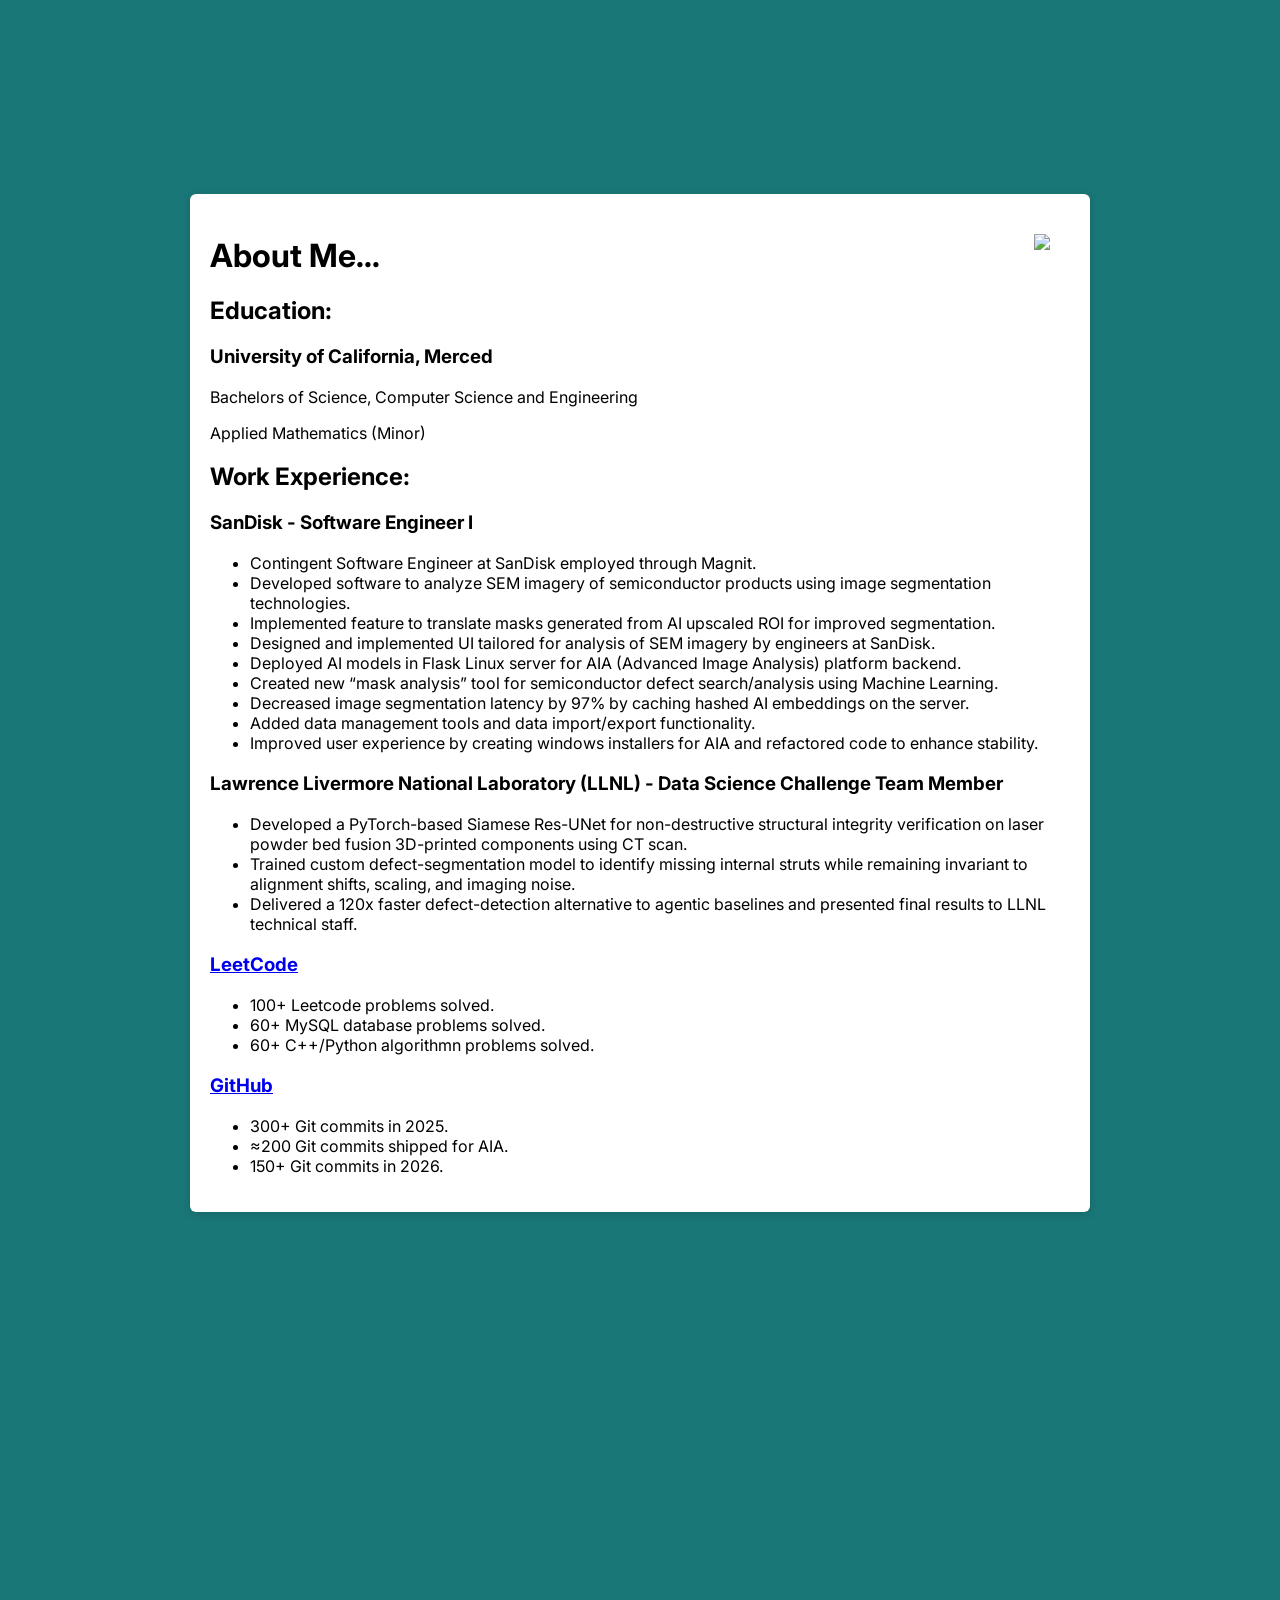
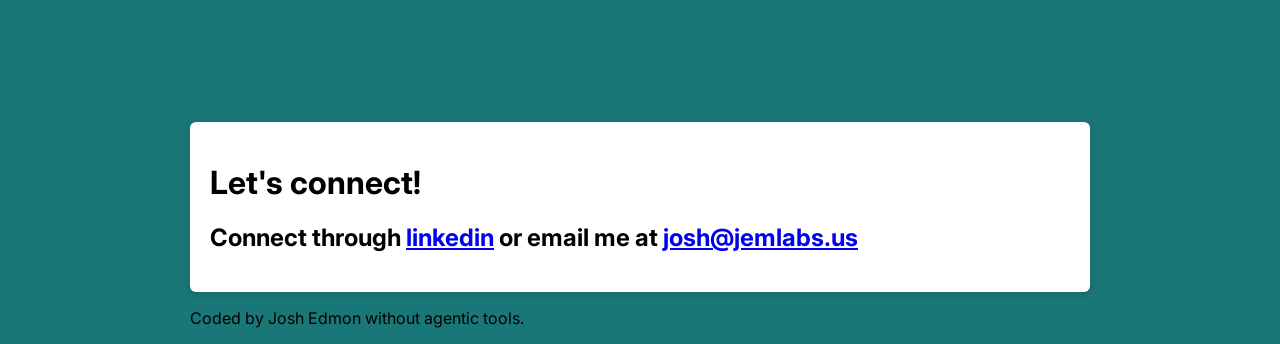
==== commit 8f1fa2cd: "added me image and updated work experience." ====
--- a/website.html
+++ b/website.html
@@ -16,6 +16,7 @@
         <img src = "assets/hero_classified.webp" class = "hero-b"/>
         <h1 class="hero-title">JemLabs: Gain insights from data.</h1>
     </header>
+    <figcaption class = "caption-right-aligned">San Francisco Bay Area - Sentinel-2 - Land Use Classification</figcaption>
 
 
     <div class = "main-content">
@@ -55,14 +56,31 @@
     </div>
     <div style="height: 300px;"></div>
     <div id = "about" class = "card">
+        <img src = "assets/me.jpg" class = "wrap-img-right">
         <h1>About Me...</h1>
         <h2>Education:</h2>
         <h3>University of California, Merced</h3>
         <p>Bachelors of Science, Computer Science and Engineering</p>
         <p>Applied Mathematics (Minor)</p>
         <h2>Work Experience:</h2>
-        <h3>SanDisk</h3>
-        <h3>LLNL</h3>
+        <h3>SanDisk - Software Engineer I</h3>
+        <ul>
+            <li>Contingent Software Engineer at SanDisk employed through Magnit.</li>
+            <li>Developed software to analyze SEM imagery of semiconductor products using image segmentation technologies.</li>
+            <li>Implemented feature to translate masks generated from AI upscaled ROI for improved segmentation.</li>
+            <li>Designed and implemented UI tailored for analysis of SEM imagery by engineers at SanDisk.</li>
+            <li>Deployed AI models in Flask Linux server for AIA (Advanced Image Analysis) platform backend.</li>
+            <li>Created new “mask analysis” tool for semiconductor defect search/analysis using Machine Learning.</li>
+            <li>Decreased image segmentation latency by 97% by caching hashed AI embeddings on the server.</li>
+            <li>Added data management tools and data import/export functionality.</li>
+            <li>Improved user experience by creating windows installers for AIA and refactored code to enhance stability.</li>
+        </ul>
+        <h3>Lawrence Livermore National Laboratory (LLNL) - Data Science Challenge Team Member</h3>
+        <ul>
+            <li>Developed a PyTorch-based Siamese Res-UNet for non-destructive structural integrity verification on laser powder bed fusion 3D-printed components using CT scan.</li>
+            <li>Trained custom defect-segmentation model to identify missing internal struts while remaining invariant to alignment shifts, scaling, and imaging noise.</li>
+            <li>Delivered a 120x faster defect-detection alternative to agentic baselines and presented final results to LLNL technical staff.</li>
+        </ul>
         <h2></h2>
         <h3><a href = "https://leetcode.com/u/JEDDMON/">LeetCode</a></h3>
         <ul>
@@ -72,8 +90,8 @@
         </ul>
         <h3><a href = "https://github.com/JEDDMON">GitHub</a></h3>
         <ul>
-            <li>300+ Git Commits in 2025.</li>
-            <li>≈200 Git Commits shipped for AIA.</li>
+            <li>300+ Git commits in 2025.</li>
+            <li>≈200 Git commits shipped for AIA.</li>
             <li>150+ Git commits in 2026.</li>
         </ul>
         
--- a/styles.css
+++ b/styles.css
@@ -19,7 +19,7 @@
 
 body {
   font-family: 'Inter', sans-serif;
-  background-color: darkgray;
+  background-color: rgb(26, 119, 119);
   margin: 0;
 }
 
@@ -64,9 +64,9 @@
 
 .card {
     background-color: white;
-    padding: 30px;
-    margin-top: 20px;
-    border-radius: 6px;          /* Optional: soft corners */
+    padding: 20px;
+    margin-top: 10px;
+    border-radius: 6px;
     box-shadow: 0 2px 8px rgba(0, 0, 0, 0.15);
     scroll-margin-top: 60px;
 }
@@ -81,6 +81,7 @@
   background-color: #0b0f17;
   user-select: none;
   border-bottom: 1px solid rgba(0, 0, 0, 0.12);
+  margin-top: 48px;
 }
 
 .hero-a, .hero-b {
@@ -118,4 +119,33 @@
     0px 0px 16px rgba(0, 0, 0, 0.9);
   font-size: 3.5rem;
   font-weight: 800;
+}
+
+.hero-sub-txt {
+  object-position: bottom left;
+  position: absolute;
+  top: 90%;
+  left: 60%;
+  transform: translate(-50%, -50%);
+  color: #f6b26b;
+  z-index: 10;
+  margin: 0;
+  text-align: left;
+  text-shadow:
+    3px 3px 6px rgba(0, 0, 0, 1), 
+    0px 0px 16px rgba(0, 0, 0, 0.9);
+  font-size: 1rem;
+  font-weight: 400;
+}
+
+.caption-right-aligned {
+  padding-right: 20px;
+  text-align: right;
+}
+
+.wrap-img-right {
+  float: right;
+  padding: 20px;
+  max-width: 35%; 
+  height: auto;
 }
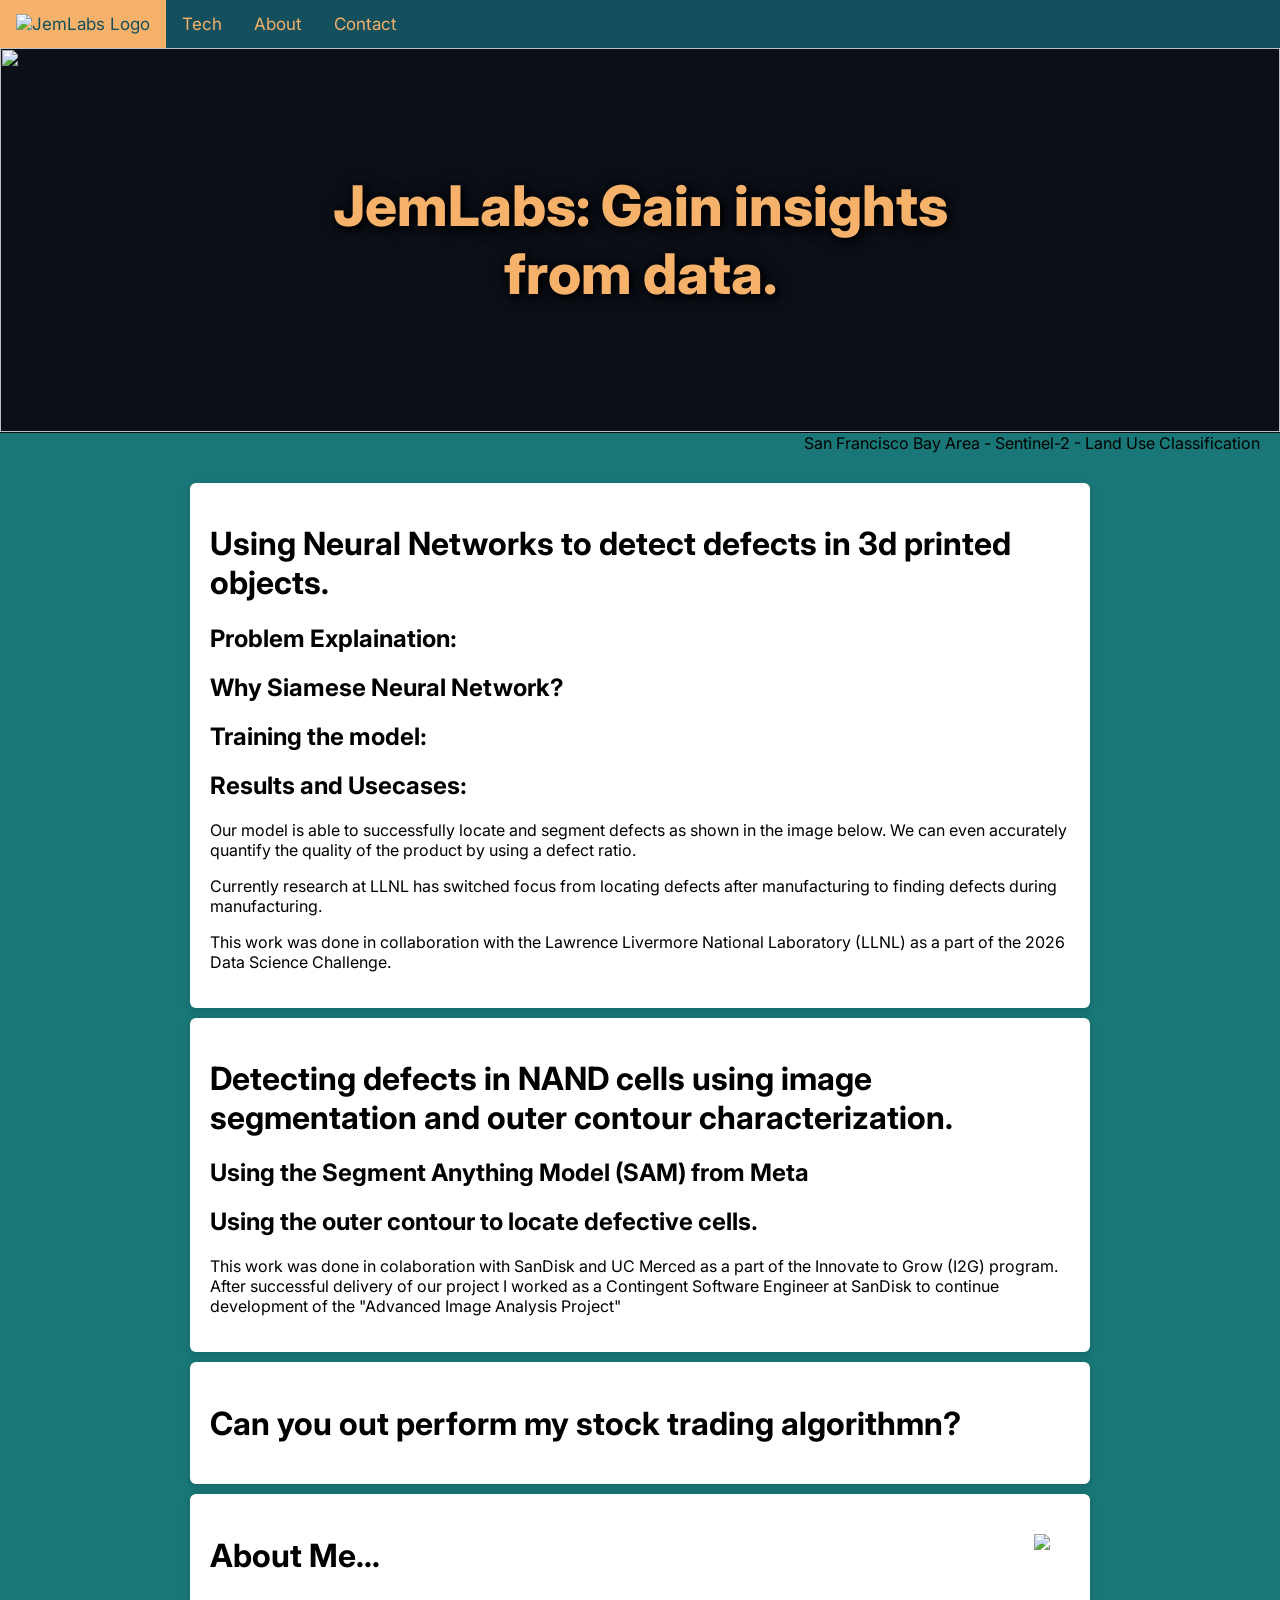
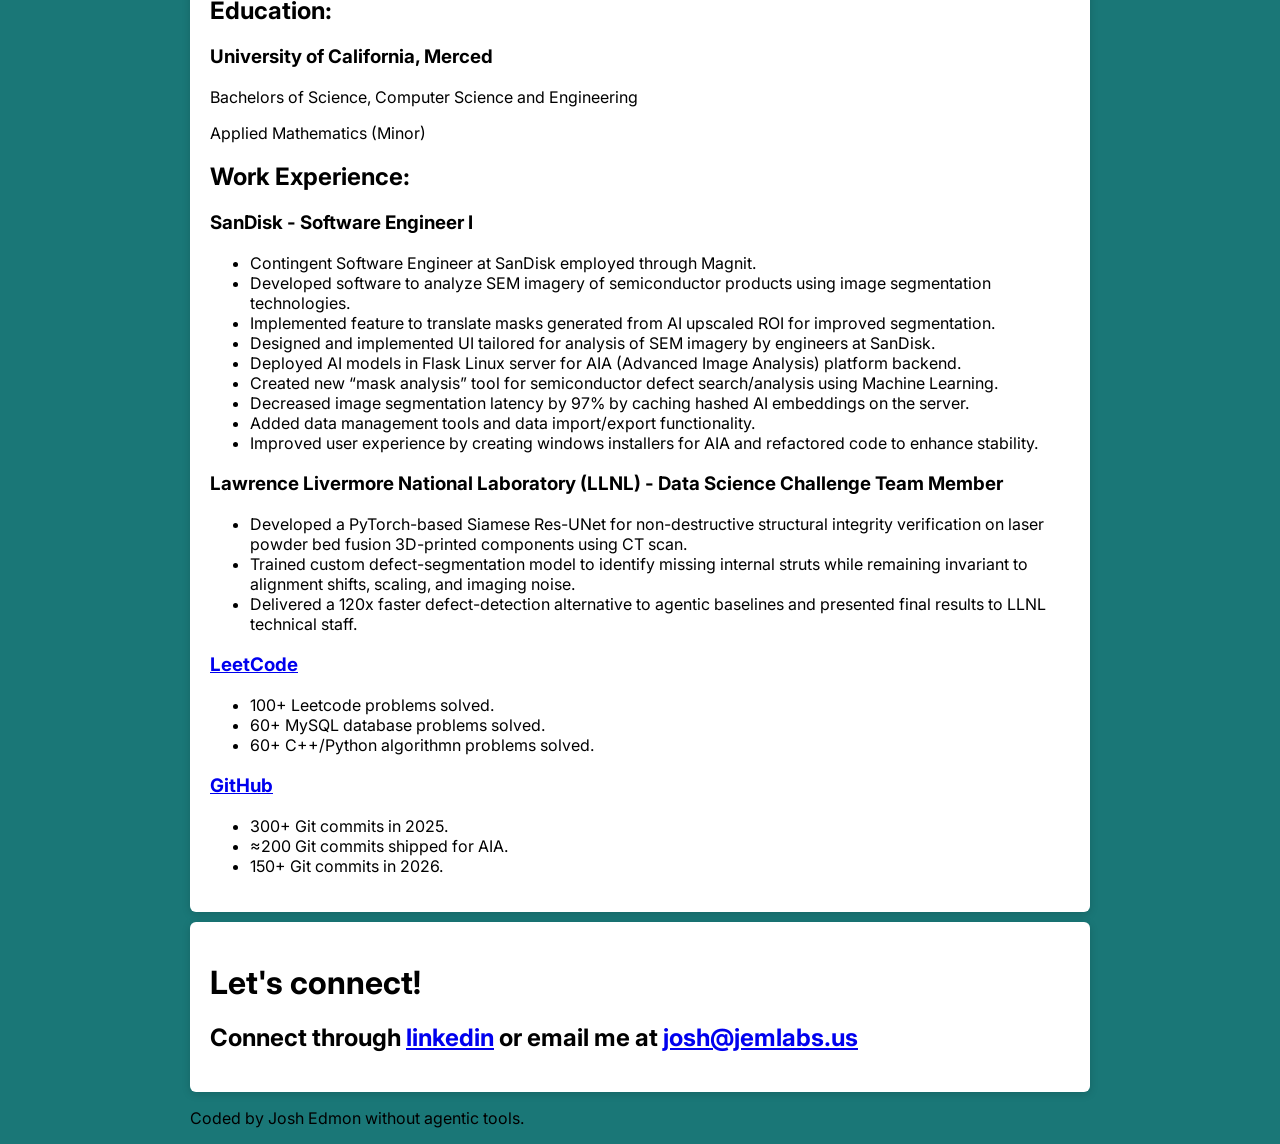
==== commit f68cf378: "removed added height from testing" ====
--- a/website.html
+++ b/website.html
@@ -54,7 +54,6 @@
             <h1>Can you out perform my stock trading algorithmn?</h1>
         </Div>
     </div>
-    <div style="height: 300px;"></div>
     <div id = "about" class = "card">
         <img src = "assets/me.jpg" class = "wrap-img-right">
         <h1>About Me...</h1>
@@ -96,7 +95,6 @@
         </ul>
         
     </div>
-    <div style="height: 500px;"></div>
     <div id = "contact" class = "card">
         <h1>Let's connect!</h1>
         <h2>Connect through <a href = "https://www.linkedin.com/in/josh-edmon">linkedin</a> or email me at <a href="mailto:josh@jemlabs.us">josh@jemlabs.us</a></h2>
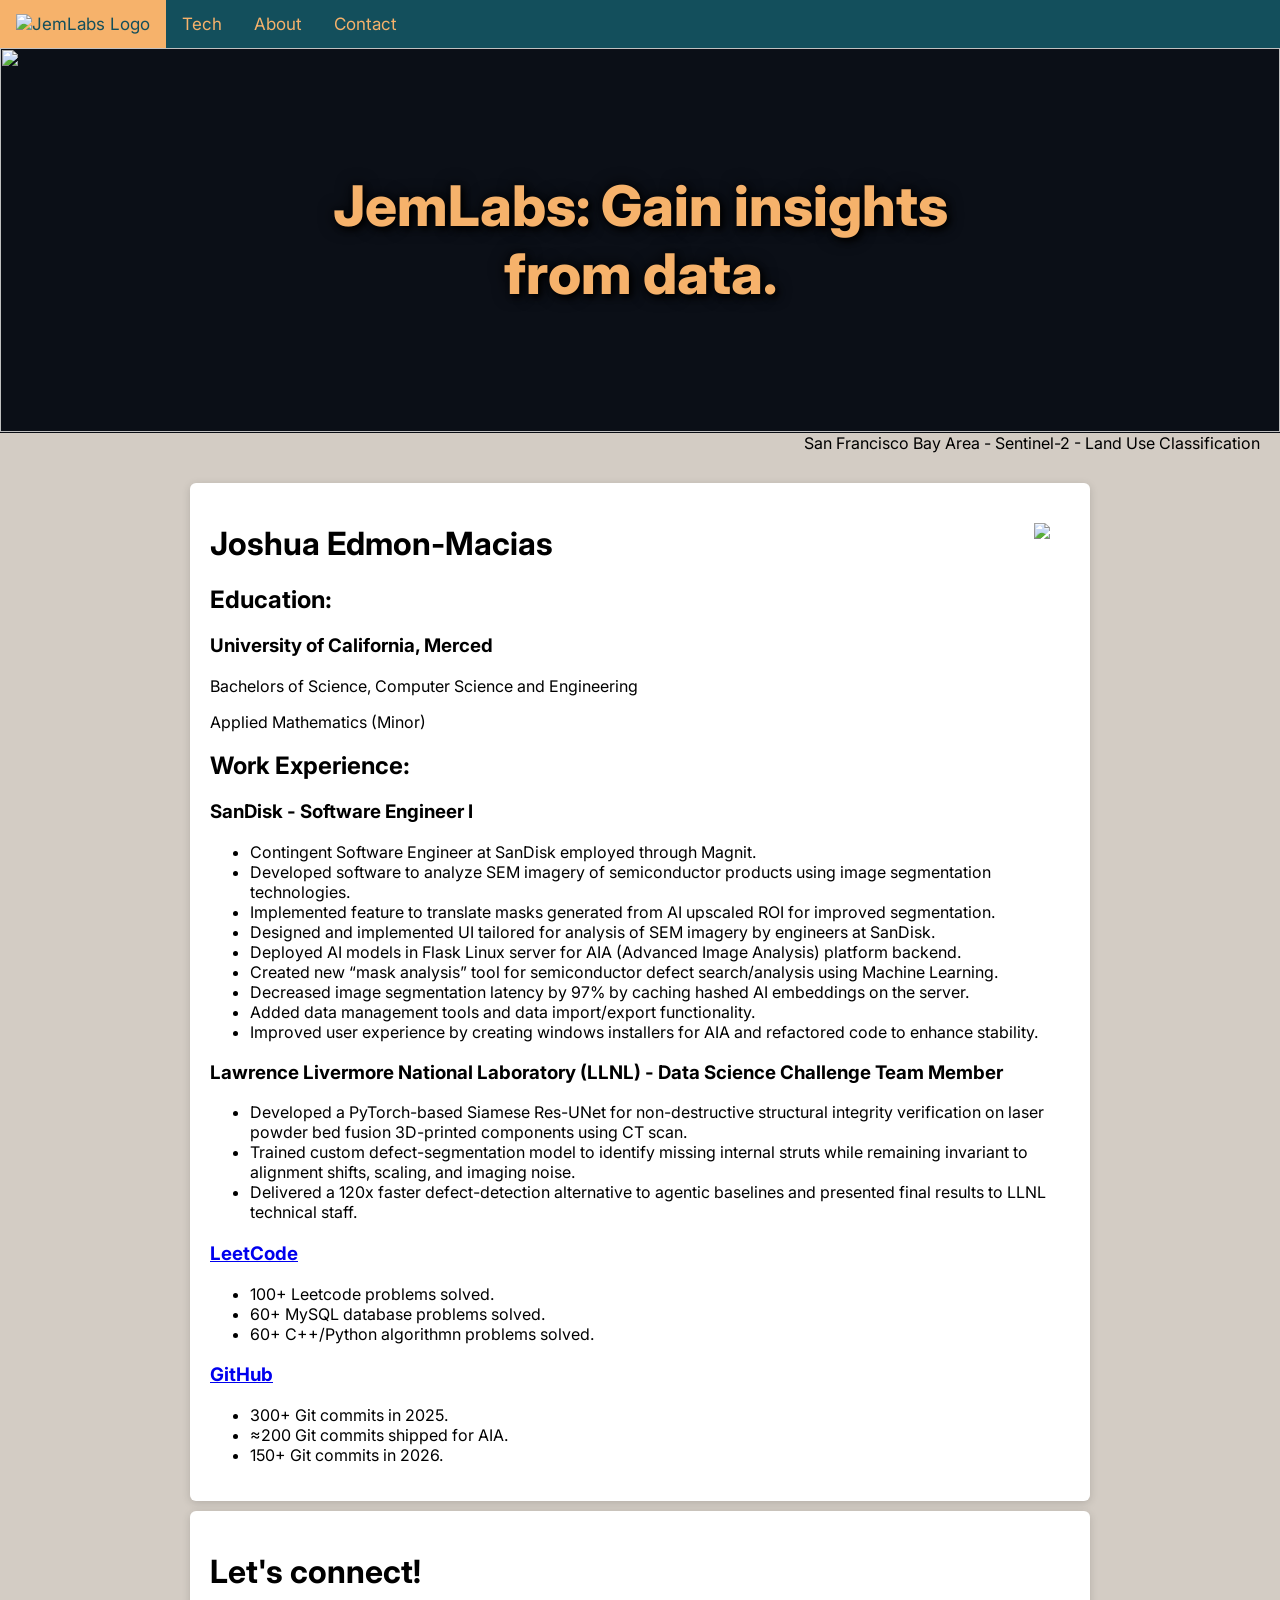
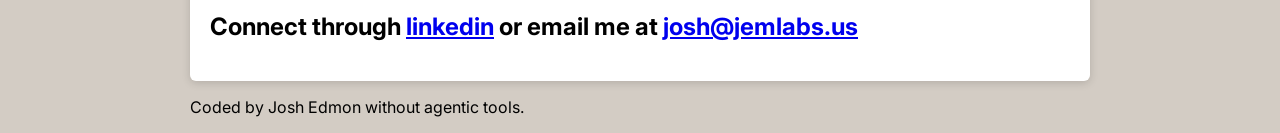
==== commit af68241c: "removed unfinished comments and added minor details" ====
--- a/website.html
+++ b/website.html
@@ -31,32 +31,10 @@
     </div>
 
     <div style = "height: 20px;"></div>
-    <div id = "Demos">
-        <div class = "card">
-            <h1>Using Neural Networks to detect defects in 3d printed objects.</h1>
-            <h2>Problem Explaination:</h2>
-            <p></p>
-            <h2>Why Siamese Neural Network?</h2>
-            <h2>Training the model:</h2>
-            <h2>Results and Usecases:</h2>
-            <p>Our model is able to successfully locate and segment defects as shown in the image below. We can even accurately quantify the quality of the product by using a defect ratio.</p>
-            <p>Currently research at LLNL has switched focus from locating defects after manufacturing to finding defects during manufacturing.</p>
-
-            <p>This work was done in collaboration with the Lawrence Livermore National Laboratory (LLNL) as a part of the 2026 Data Science Challenge.</p>
-        </div>
-        <Div class = "card">
-            <h1>Detecting defects in NAND cells using image segmentation and outer contour characterization.</h1>
-            <h2>Using the Segment Anything Model (SAM) from Meta</h2>
-            <h2>Using the outer contour to locate defective cells.</h2>
-            <p>This work was done in colaboration with SanDisk and UC Merced as a part of the Innovate to Grow (I2G) program. After successful delivery of our project I worked as a Contingent Software Engineer at SanDisk to continue development of the "Advanced Image Analysis Project"</p>
-        </Div>
-        <Div class = "card">
-            <h1>Can you out perform my stock trading algorithmn?</h1>
-        </Div>
-    </div>
+    
     <div id = "about" class = "card">
         <img src = "assets/me.jpg" class = "wrap-img-right">
-        <h1>About Me...</h1>
+        <h1>Joshua Edmon-Macias</h1>
         <h2>Education:</h2>
         <h3>University of California, Merced</h3>
         <p>Bachelors of Science, Computer Science and Engineering</p>
--- a/styles.css
+++ b/styles.css
@@ -19,8 +19,8 @@
 
 body {
   font-family: 'Inter', sans-serif;
-  background-color: rgb(26, 119, 119);
   margin: 0;
+  background-color: #d3ccc4;
 }
 
 .main-content {
@@ -146,6 +146,6 @@
 .wrap-img-right {
   float: right;
   padding: 20px;
-  max-width: 35%; 
+  max-width: 35%;
   height: auto;
 }
